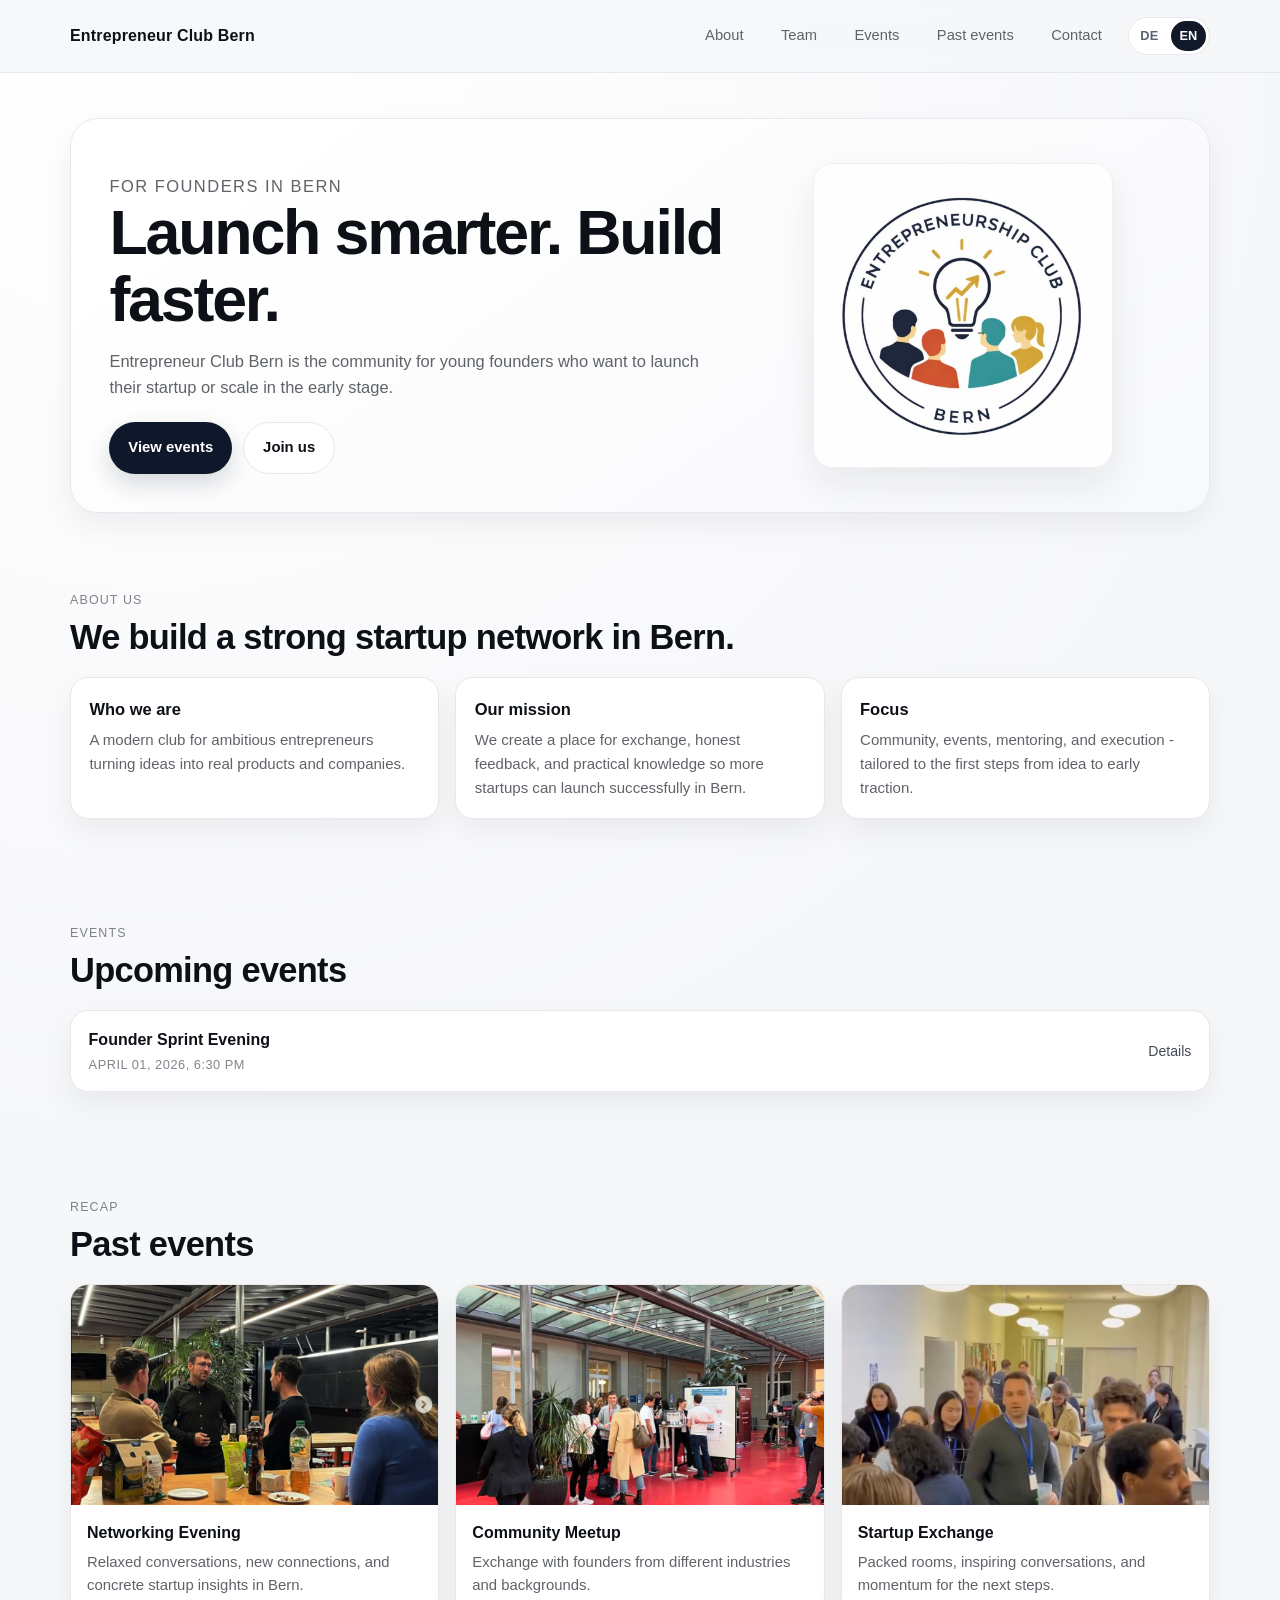
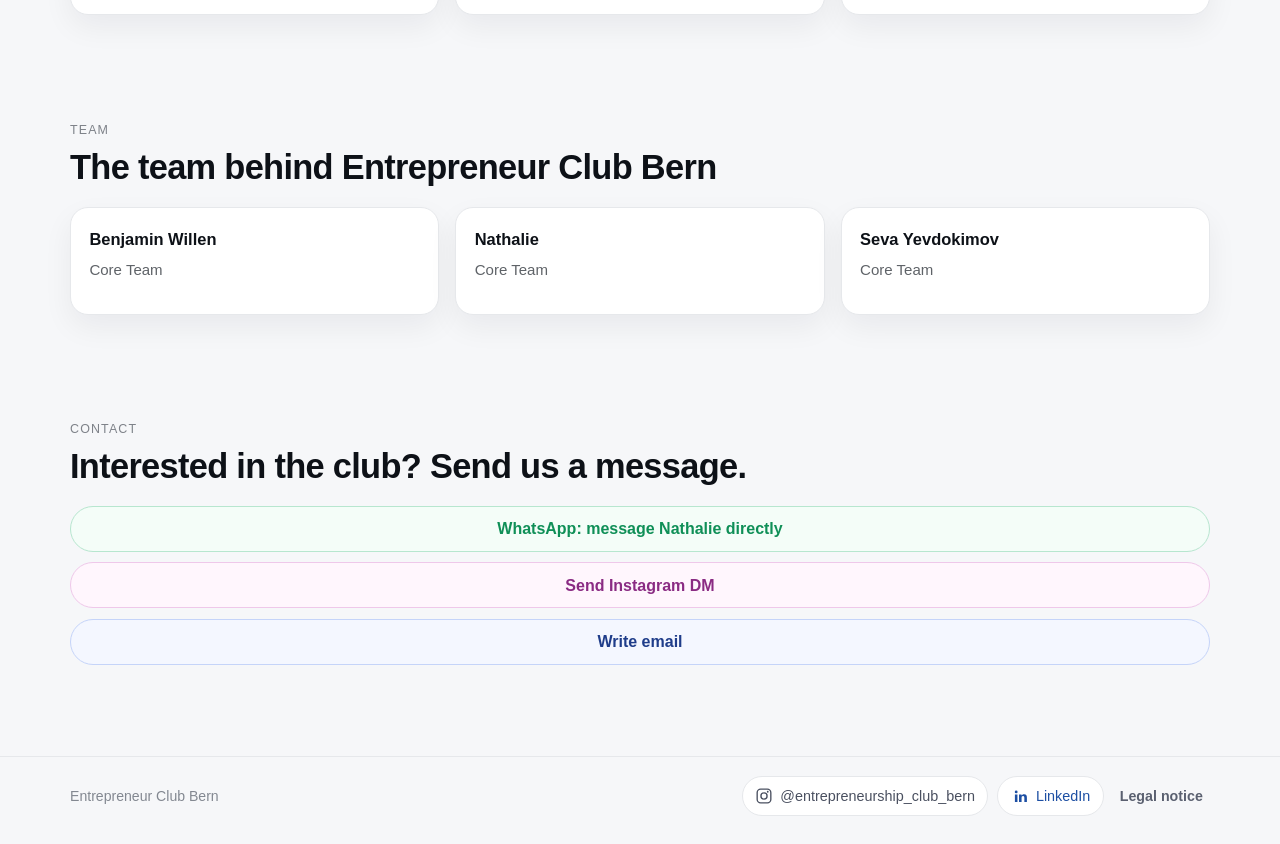
==== index.html @ f87e618f "Add dedicated impressum page and LinkedIn footer link. Move legal information to a separate impressu" ====
<!DOCTYPE html>
<html lang="de">
  <head>
    <meta charset="UTF-8" />
    <meta name="viewport" content="width=device-width, initial-scale=1.0" />
    <title>Entrepreneur Club Bern</title>
    <meta
      id="meta-description"
      name="description"
      content="Der Entrepreneur Club Bern verbindet junge Gründerinnen und Gründer, die ihr Startup starten oder weiterentwickeln wollen."
    />
    <link rel="stylesheet" href="styles.css" />
  </head>
  <body>
    <header class="site-header">
      <div class="container nav">
        <a class="brand" href="#top">Entrepreneur Club Bern</a>
        <nav>
          <a href="#about" data-i18n="nav.about">About</a>
          <a href="#team" data-i18n="nav.team">Team</a>
          <a href="#events" data-i18n="nav.events">Events</a>
          <a href="#past-events" data-i18n="nav.pastEvents">Vergangene</a>
          <a href="#contact" data-i18n="nav.contact">Kontakt</a>
          <div class="lang-switch" role="group" aria-label="Language switcher">
            <button type="button" data-lang-btn="de" class="is-active">DE</button>
            <button type="button" data-lang-btn="en">EN</button>
          </div>
        </nav>
      </div>
    </header>

    <main id="top">
      <section class="hero-wrap">
        <div class="hero container">
          <div class="hero-copy">
            <p class="eyebrow" data-i18n="hero.eyebrow">For founders in Bern</p>
            <h1 data-i18n="hero.title">Launch smarter. Build faster.</h1>
            <p data-i18n="hero.text">
              Der Entrepreneur Club Bern ist die Community für junge Gründerinnen
              und Gründer, die ihr Startup starten oder in der frühen Phase
              skalieren wollen.
            </p>
            <div class="hero-actions">
              <a class="cta" href="#events" data-i18n="hero.ctaPrimary">Events ansehen</a>
              <a class="ghost-btn" href="#contact" data-i18n="hero.ctaSecondary">Mitmachen</a>
            </div>
          </div>
          <div class="hero-visual">
            <img src="assets/logo.png" alt="Entrepreneur Club Bern Logo" class="logo" />
          </div>
        </div>
      </section>

      <section id="about" class="section container">
        <div class="section-head">
          <p class="eyebrow" data-i18n="about.eyebrow">About us</p>
          <h2 data-i18n="about.title">Wir bauen ein starkes Startup-Netzwerk in Bern.</h2>
        </div>
        <div class="about-grid">
          <article class="feature-card">
            <h3 data-i18n="about.card1Title">Was wir sind</h3>
            <p data-i18n="about.card1Text">
              Ein moderner Club für ambitionierte Unternehmerinnen und Unternehmer,
              die Ideen in echte Produkte und Unternehmen verwandeln.
            </p>
          </article>
          <article class="feature-card">
            <h3 data-i18n="about.card2Title">Unsere Mission</h3>
            <p data-i18n="about.card2Text">
              Wir schaffen einen Ort für Austausch, ehrliches Feedback und
              praxisnahes Wissen, damit mehr Startups in Bern erfolgreich starten.
            </p>
          </article>
          <article class="feature-card">
            <h3 data-i18n="about.card3Title">Fokus</h3>
            <p data-i18n="about.card3Text">
              Community, Events, Mentoring und Umsetzung - speziell für die ersten
              Schritte von der Idee bis zum ersten Wachstum.
            </p>
          </article>
        </div>
      </section>

      <section id="events" class="section container">
        <div class="section-head">
          <p class="eyebrow" data-i18n="events.eyebrow">Events</p>
          <h2 data-i18n="events.title">Anstehende Events</h2>
        </div>
        <div class="event-list">
          <details class="event-item">
            <summary>
              <span>
                <strong data-i18n="events.e1Title">Founder Sprint Evening</strong>
                <small data-i18n="events.e1Date">01. April 2026, 18:30 Uhr</small>
              </span>
              <em data-i18n="events.details">Details</em>
            </summary>
            <div class="event-content">
              <p data-i18n="events.location1">Ort: Bern, genaue Location folgt</p>
              <p data-i18n="events.e1Text">
                Intensiver Abend für Gründerinnen und Gründer: ehrliches Feedback zu
                Ideen, schnelle Mini-Pitches und Networking mit anderen Early-Stage Teams.
              </p>
            </div>
          </details>
        </div>
      </section>

      <section id="past-events" class="section container">
        <div class="section-head">
          <p class="eyebrow" data-i18n="pastEvents.eyebrow">Recap</p>
          <h2 data-i18n="pastEvents.title">Vergangene Events</h2>
        </div>
        <div class="past-events-grid">
          <article class="past-event-card">
            <img src="assets/events/past-event-1.png" alt="Networking Event Entrepreneur Club Bern" />
            <div class="past-event-content">
              <h3 data-i18n="pastEvents.item1Title">Networking Evening</h3>
              <p data-i18n="pastEvents.item1Text">
                Lockere Gespräche, neue Kontakte und konkrete Startup-Impulse in Bern.
              </p>
            </div>
          </article>
          <article class="past-event-card">
            <img src="assets/events/past-event-2.png" alt="Community Event Entrepreneur Club Bern" />
            <div class="past-event-content">
              <h3 data-i18n="pastEvents.item2Title">Community Meetup</h3>
              <p data-i18n="pastEvents.item2Text">
                Austausch mit Gründerinnen und Gründern aus unterschiedlichen Branchen.
              </p>
            </div>
          </article>
          <article class="past-event-card">
            <img src="assets/events/past-event-3.png" alt="Startup Event Entrepreneur Club Bern" />
            <div class="past-event-content">
              <h3 data-i18n="pastEvents.item3Title">Startup Exchange</h3>
              <p data-i18n="pastEvents.item3Text">
                Volle Räume, spannende Gespräche und viel Motivation für die nächsten Schritte.
              </p>
            </div>
          </article>
        </div>
      </section>

      <section id="team" class="section container">
        <div class="section-head">
          <p class="eyebrow" data-i18n="team.eyebrow">Team</p>
          <h2 data-i18n="team.title">Das Team hinter dem Entrepreneur Club Bern</h2>
        </div>
        <div class="cards team-cards">
          <article class="card">
            <h3>Benjamin Willen</h3>
            <p data-i18n="team.role">Core Team</p>
          </article>
          <article class="card">
            <h3>Nathalie</h3>
            <p data-i18n="team.role">Core Team</p>
          </article>
          <article class="card">
            <h3>Seva Yevdokimov</h3>
            <p data-i18n="team.role">Core Team</p>
          </article>
        </div>
      </section>

      <section id="contact" class="section container">
        <div class="section-head">
          <p class="eyebrow" data-i18n="contact.eyebrow">Kontakt</p>
          <h2 data-i18n="contact.title">Interesse am Club? Schreib uns.</h2>
        </div>
        <div class="contact-actions">
          <a
            class="whatsapp-link"
            href="https://wa.me/41782239151"
            target="_blank"
            rel="noopener noreferrer"
            data-i18n="contact.whatsapp"
            aria-label="Via WhatsApp an Nathalie schreiben"
            data-i18n-aria-label="contact.whatsappAria"
            >WhatsApp: Nathalie direkt schreiben</a
          >
          <a
            class="insta-dm-link"
            href="https://www.instagram.com/entrepreneurship_club_bern/"
            target="_blank"
            rel="noopener noreferrer"
            data-i18n="contact.instagramDm"
            aria-label="Instagram DM an Entrepreneur Club Bern senden"
            data-i18n-aria-label="contact.instagramDmAria"
            >Instagram DM senden</a
          >
          <a
            class="email-link"
            href="mailto:?subject=Entrepreneur%20Club%20Bern"
            data-i18n="contact.emailCta"
            aria-label="E-Mail an Entrepreneur Club Bern schreiben"
            data-i18n-aria-label="contact.emailCtaAria"
            >E-Mail schreiben</a
          >
        </div>
      </section>

    </main>

    <footer class="site-footer">
      <div class="container">
        <div class="footer-inner">
          <p data-i18n="footer.club">Entrepreneur Club Bern</p>
          <div class="footer-actions">
            <a
              class="social-link insta-link"
              href="https://www.instagram.com/entrepreneurship_club_bern/"
              target="_blank"
              rel="noopener noreferrer"
              aria-label="Instagram vom Entrepreneur Club Bern"
              data-i18n-aria-label="footer.instaAria"
            >
              <svg viewBox="0 0 24 24" aria-hidden="true">
                <path
                  d="M7.5 2h9A5.5 5.5 0 0 1 22 7.5v9a5.5 5.5 0 0 1-5.5 5.5h-9A5.5 5.5 0 0 1 2 16.5v-9A5.5 5.5 0 0 1 7.5 2Zm0 1.8A3.7 3.7 0 0 0 3.8 7.5v9a3.7 3.7 0 0 0 3.7 3.7h9a3.7 3.7 0 0 0 3.7-3.7v-9a3.7 3.7 0 0 0-3.7-3.7h-9Zm9.5 1.3a1.2 1.2 0 1 1 0 2.4 1.2 1.2 0 0 1 0-2.4ZM12 7a5 5 0 1 1 0 10 5 5 0 0 1 0-10Zm0 1.8a3.2 3.2 0 1 0 0 6.4 3.2 3.2 0 0 0 0-6.4Z"
                />
              </svg>
              <span>@entrepreneurship_club_bern</span>
            </a>
            <a
              class="social-link linkedin-link app-link"
              href="https://www.linkedin.com/company/entrepreneurship-club-bern/posts/?feedView=all"
              data-app-url="linkedin://company/entrepreneurship-club-bern"
              target="_blank"
              rel="noopener noreferrer"
              aria-label="LinkedIn vom Entrepreneur Club Bern"
              data-i18n-aria-label="footer.linkedinAria"
            >
              <svg viewBox="0 0 24 24" aria-hidden="true">
                <path
                  d="M6.9 8.4a1.9 1.9 0 1 1 0-3.8 1.9 1.9 0 0 1 0 3.8ZM5.2 20V9.9h3.4V20H5.2Zm5.5 0V9.9H14v1.4h.1c.5-.9 1.6-1.8 3.4-1.8 3.1 0 3.7 2 3.7 4.7V20h-3.4v-5.1c0-1.2 0-2.8-1.7-2.8s-2 1.3-2 2.7V20h-3.4Z"
                />
              </svg>
              <span data-i18n="footer.linkedinLabel">LinkedIn</span>
            </a>
            <a class="impressum-link" href="impressum.html" data-i18n="footer.impressum">Impressum</a>
          </div>
        </div>
      </div>
    </footer>
    <script>
      const translations = {
        de: {
          metaDescription:
            "Der Entrepreneur Club Bern verbindet junge Gründerinnen und Gründer, die ihr Startup starten oder weiterentwickeln wollen.",
          "nav.about": "About",
          "nav.team": "Team",
          "nav.events": "Events",
          "nav.pastEvents": "Vergangene",
          "nav.contact": "Kontakt",
          "hero.eyebrow": "For founders in Bern",
          "hero.title": "Launch smarter. Build faster.",
          "hero.text":
            "Der Entrepreneur Club Bern ist die Community für junge Gründerinnen und Gründer, die ihr Startup starten oder in der frühen Phase skalieren wollen.",
          "hero.ctaPrimary": "Events ansehen",
          "hero.ctaSecondary": "Mitmachen",
          "about.eyebrow": "About us",
          "about.title": "Wir bauen ein starkes Startup-Netzwerk in Bern.",
          "about.card1Title": "Was wir sind",
          "about.card1Text":
            "Ein moderner Club für ambitionierte Unternehmerinnen und Unternehmer, die Ideen in echte Produkte und Unternehmen verwandeln.",
          "about.card2Title": "Unsere Mission",
          "about.card2Text":
            "Wir schaffen einen Ort für Austausch, ehrliches Feedback und praxisnahes Wissen, damit mehr Startups in Bern erfolgreich starten.",
          "about.card3Title": "Fokus",
          "about.card3Text":
            "Community, Events, Mentoring und Umsetzung - speziell für die ersten Schritte von der Idee bis zum ersten Wachstum.",
          "team.eyebrow": "Team",
          "team.title": "Das Team hinter dem Entrepreneur Club Bern",
          "team.role": "Core Team",
          "events.eyebrow": "Events",
          "events.title": "Anstehende Events",
          "events.details": "Details",
          "events.e1Title": "Founder Sprint Evening",
          "events.e1Date": "01. April 2026, 18:30 Uhr",
          "events.location1": "Ort: Bern, genaue Location folgt",
          "events.e1Text":
            "Intensiver Abend für Gründerinnen und Gründer: ehrliches Feedback zu Ideen, schnelle Mini-Pitches und Networking mit anderen Early-Stage Teams.",
          "pastEvents.eyebrow": "Recap",
          "pastEvents.title": "Vergangene Events",
          "pastEvents.item1Title": "Networking Evening",
          "pastEvents.item1Text":
            "Lockere Gespräche, neue Kontakte und konkrete Startup-Impulse in Bern.",
          "pastEvents.item2Title": "Community Meetup",
          "pastEvents.item2Text":
            "Austausch mit Gründerinnen und Gründern aus unterschiedlichen Branchen.",
          "pastEvents.item3Title": "Startup Exchange",
          "pastEvents.item3Text":
            "Volle Räume, spannende Gespräche und viel Motivation für die nächsten Schritte.",
          "contact.eyebrow": "Kontakt",
          "contact.title": "Interesse am Club? Schreib uns.",
          "contact.whatsapp": "WhatsApp: Nathalie direkt schreiben",
          "contact.whatsappAria": "Via WhatsApp an Nathalie schreiben",
          "contact.instagramDm": "Instagram DM senden",
          "contact.instagramDmAria": "Instagram DM an Entrepreneur Club Bern senden",
          "contact.emailCta": "E-Mail schreiben",
          "contact.emailCtaAria": "E-Mail an Entrepreneur Club Bern schreiben",
          "contact.nameLabel": "Name",
          "contact.namePlaceholder": "Dein Name",
          "contact.emailLabel": "E-Mail",
          "contact.emailPlaceholder": "dein.name@email.com",
          "contact.messageLabel": "Nachricht",
          "contact.messagePlaceholder": "Erzähl uns kurz, was du aufbauen willst.",
          "contact.submit": "Nachricht senden",
          "footer.club": "Entrepreneur Club Bern",
          "footer.instaAria": "Instagram vom Entrepreneur Club Bern",
          "footer.linkedinAria": "LinkedIn vom Entrepreneur Club Bern",
          "footer.linkedinLabel": "LinkedIn",
          "footer.impressum": "Impressum"
        },
        en: {
          metaDescription:
            "Entrepreneur Club Bern connects young founders who want to launch or grow their startup.",
          "nav.about": "About",
          "nav.team": "Team",
          "nav.events": "Events",
          "nav.pastEvents": "Past events",
          "nav.contact": "Contact",
          "hero.eyebrow": "For founders in Bern",
          "hero.title": "Launch smarter. Build faster.",
          "hero.text":
            "Entrepreneur Club Bern is the community for young founders who want to launch their startup or scale in the early stage.",
          "hero.ctaPrimary": "View events",
          "hero.ctaSecondary": "Join us",
          "about.eyebrow": "About us",
          "about.title": "We build a strong startup network in Bern.",
          "about.card1Title": "Who we are",
          "about.card1Text":
            "A modern club for ambitious entrepreneurs turning ideas into real products and companies.",
          "about.card2Title": "Our mission",
          "about.card2Text":
            "We create a place for exchange, honest feedback, and practical knowledge so more startups can launch successfully in Bern.",
          "about.card3Title": "Focus",
          "about.card3Text":
            "Community, events, mentoring, and execution - tailored to the first steps from idea to early traction.",
          "team.eyebrow": "Team",
          "team.title": "The team behind Entrepreneur Club Bern",
          "team.role": "Core Team",
          "events.eyebrow": "Events",
          "events.title": "Upcoming events",
          "events.details": "Details",
          "events.e1Title": "Founder Sprint Evening",
          "events.e1Date": "April 01, 2026, 6:30 PM",
          "events.location1": "Location: Bern, exact location coming soon",
          "events.e1Text":
            "An intensive founder evening with honest idea feedback, quick mini-pitches, and networking with other early-stage teams.",
          "pastEvents.eyebrow": "Recap",
          "pastEvents.title": "Past events",
          "pastEvents.item1Title": "Networking Evening",
          "pastEvents.item1Text":
            "Relaxed conversations, new connections, and concrete startup insights in Bern.",
          "pastEvents.item2Title": "Community Meetup",
          "pastEvents.item2Text":
            "Exchange with founders from different industries and backgrounds.",
          "pastEvents.item3Title": "Startup Exchange",
          "pastEvents.item3Text":
            "Packed rooms, inspiring conversations, and momentum for the next steps.",
          "contact.eyebrow": "Contact",
          "contact.title": "Interested in the club? Send us a message.",
          "contact.whatsapp": "WhatsApp: message Nathalie directly",
          "contact.whatsappAria": "Write to Nathalie via WhatsApp",
          "contact.instagramDm": "Send Instagram DM",
          "contact.instagramDmAria": "Send an Instagram DM to Entrepreneur Club Bern",
          "contact.emailCta": "Write email",
          "contact.emailCtaAria": "Write an email to Entrepreneur Club Bern",
          "contact.nameLabel": "Name",
          "contact.namePlaceholder": "Your name",
          "contact.emailLabel": "Email",
          "contact.emailPlaceholder": "your.name@email.com",
          "contact.messageLabel": "Message",
          "contact.messagePlaceholder": "Tell us briefly what you want to build.",
          "contact.submit": "Send message",
          "footer.club": "Entrepreneur Club Bern",
          "footer.instaAria": "Instagram of Entrepreneur Club Bern",
          "footer.linkedinAria": "LinkedIn of Entrepreneur Club Bern",
          "footer.linkedinLabel": "LinkedIn",
          "footer.impressum": "Legal notice"
        }
      };

      function applyLanguage(lang) {
        const selected = translations[lang] ? lang : "de";
        document.documentElement.lang = selected;
        localStorage.setItem("ecb_lang", selected);

        const dict = translations[selected];
        const metaDescription = document.getElementById("meta-description");
        if (metaDescription && dict.metaDescription) {
          metaDescription.setAttribute("content", dict.metaDescription);
        }

        document.querySelectorAll("[data-i18n]").forEach((element) => {
          const key = element.getAttribute("data-i18n");
          if (key && dict[key]) {
            element.textContent = dict[key];
          }
        });

        document.querySelectorAll("[data-i18n-placeholder]").forEach((element) => {
          const key = element.getAttribute("data-i18n-placeholder");
          if (key && dict[key]) {
            element.setAttribute("placeholder", dict[key]);
          }
        });

        document.querySelectorAll("[data-i18n-aria-label]").forEach((element) => {
          const key = element.getAttribute("data-i18n-aria-label");
          if (key && dict[key]) {
            element.setAttribute("aria-label", dict[key]);
          }
        });

        document.querySelectorAll("[data-lang-btn]").forEach((button) => {
          button.classList.toggle("is-active", button.getAttribute("data-lang-btn") === selected);
        });
      }

      document.querySelectorAll("[data-lang-btn]").forEach((button) => {
        button.addEventListener("click", () => {
          applyLanguage(button.getAttribute("data-lang-btn"));
        });
      });

      function setupAppDeepLinks() {
        const isMobile = /Android|iPhone|iPad|iPod/i.test(navigator.userAgent);
        if (!isMobile) return;

        document.querySelectorAll(".app-link[data-app-url]").forEach((link) => {
          link.addEventListener("click", (event) => {
            const appUrl = link.getAttribute("data-app-url");
            if (!appUrl) return;

            event.preventDefault();
            const webUrl = link.href;
            const openedAt = Date.now();
            window.location.href = appUrl;

            setTimeout(() => {
              if (Date.now() - openedAt < 1700) {
                window.location.href = webUrl;
              }
            }, 1200);
          });
        });
      }

      const savedLanguage = localStorage.getItem("ecb_lang");
      const browserLanguage = navigator.language && navigator.language.startsWith("en") ? "en" : "de";
      applyLanguage(savedLanguage || browserLanguage);
      setupAppDeepLinks();
    </script>
  </body>
</html>
---- styles.css ----
:root {
  --bg: #f6f7f9;
  --panel: #ffffff;
  --text: #0d1117;
  --muted: #5f6368;
  --line: #e6e8eb;
  --accent: #0f172a;
  --shadow: 0 12px 30px rgba(10, 20, 40, 0.06);
}

* {
  box-sizing: border-box;
}

html {
  scroll-behavior: smooth;
}

body {
  margin: 0;
  font-family: -apple-system, BlinkMacSystemFont, "Segoe UI", Roboto, Arial, sans-serif;
  background:
    radial-gradient(circle at 12% 0%, #ffffff 0%, #f6f7f9 42%),
    radial-gradient(circle at 88% 16%, #ffffff 0%, #f6f7f9 38%);
  color: var(--text);
  line-height: 1.58;
}

.container {
  width: min(1140px, 92%);
  margin: 0 auto;
}

.site-header {
  position: sticky;
  top: 0;
  z-index: 50;
  background: rgba(246, 247, 249, 0.82);
  border-bottom: 1px solid var(--line);
  backdrop-filter: blur(8px);
}

.nav {
  display: flex;
  justify-content: space-between;
  align-items: center;
  min-height: 72px;
}

.brand {
  color: var(--text);
  text-decoration: none;
  font-weight: 680;
  letter-spacing: 0.01em;
}

nav {
  display: flex;
  gap: 0.9rem;
  align-items: center;
  flex-wrap: wrap;
}

nav a {
  color: var(--muted);
  text-decoration: none;
  font-size: 0.92rem;
  padding: 0.42rem 0.72rem;
  border-radius: 999px;
  transition: color 0.2s ease, background 0.2s ease;
}

nav a:hover {
  color: var(--text);
  background: rgba(15, 23, 42, 0.05);
}

.lang-switch {
  display: inline-flex;
  align-items: center;
  gap: 0.28rem;
  padding: 0.2rem;
  border: 1px solid var(--line);
  border-radius: 999px;
  background: #ffffff;
}

.lang-switch button {
  border: 0;
  background: transparent;
  color: #5b6270;
  font: inherit;
  font-size: 0.8rem;
  font-weight: 620;
  letter-spacing: 0.01em;
  border-radius: 999px;
  padding: 0.3rem 0.52rem;
  cursor: pointer;
}

.lang-switch button.is-active {
  background: #111827;
  color: #ffffff;
}

.hero-wrap {
  padding: 2.8rem 0 1.6rem;
}

.hero {
  display: grid;
  grid-template-columns: 1.2fr 0.8fr;
  align-items: center;
  gap: 1.4rem;
  border: 1px solid var(--line);
  border-radius: 28px;
  padding: clamp(1.3rem, 3vw, 2.4rem);
  background: linear-gradient(145deg, #ffffff 12%, #f8f9fb 88%);
  box-shadow: var(--shadow);
}

.eyebrow {
  margin: 0 0 0.45rem;
  font-size: 0.78rem;
  text-transform: uppercase;
  letter-spacing: 0.09em;
  color: #7e8289;
}

h1 {
  margin: 0;
  font-size: clamp(2rem, 4.9vw, 4rem);
  line-height: 1.06;
  letter-spacing: -0.035em;
}

.hero-copy p {
  max-width: 640px;
  margin: 1rem 0 0;
  color: var(--muted);
  font-size: 1.03rem;
}

.hero-actions {
  margin-top: 1.35rem;
  display: flex;
  flex-wrap: wrap;
  gap: 0.7rem;
}

.cta,
.ghost-btn {
  display: inline-flex;
  align-items: center;
  justify-content: center;
  padding: 0.82rem 1.18rem;
  text-decoration: none;
  border-radius: 999px;
  font-weight: 560;
  font-size: 0.93rem;
  transition: transform 0.18s ease, box-shadow 0.18s ease, background 0.2s ease;
}

.cta {
  color: #ffffff;
  background: var(--accent);
  box-shadow: 0 10px 24px rgba(15, 23, 42, 0.16);
}

.ghost-btn {
  color: var(--text);
  border: 1px solid var(--line);
  background: #fff;
}

.cta:hover,
.ghost-btn:hover {
  transform: translateY(-1px);
}

.hero-visual {
  display: flex;
  justify-content: center;
}

.logo {
  width: min(300px, 80%);
  height: auto;
  border-radius: 20px;
  border: 1px solid #eff0f2;
  box-shadow: 0 16px 38px rgba(18, 26, 41, 0.08);
}

.section {
  padding: 3.3rem 0;
}

.section-head h2 {
  margin: 0;
  max-width: 760px;
  font-size: clamp(1.45rem, 2.7vw, 2.15rem);
  letter-spacing: -0.02em;
  line-height: 1.15;
}

.about-grid,
.cards {
  display: grid;
  grid-template-columns: repeat(auto-fit, minmax(220px, 1fr));
  gap: 1rem;
  margin-top: 1.2rem;
}

.feature-card,
.card,
.event-item {
  border: 1px solid var(--line);
  border-radius: 18px;
  background: var(--panel);
  box-shadow: var(--shadow);
}

.feature-card,
.card {
  padding: 1.15rem;
}

.feature-card h3,
.card h3 {
  margin: 0 0 0.35rem;
  font-size: 1.03rem;
}

.feature-card p,
.card p {
  margin: 0;
  color: var(--muted);
  font-size: 0.94rem;
}

.team-cards .card {
  min-height: 108px;
}

.event-list {
  display: grid;
  gap: 0.8rem;
  margin-top: 1.2rem;
}

.event-item {
  overflow: hidden;
}

.event-item summary {
  list-style: none;
  cursor: pointer;
  display: flex;
  justify-content: space-between;
  align-items: center;
  gap: 1rem;
  padding: 1rem 1.1rem;
}

.event-item summary::-webkit-details-marker {
  display: none;
}

.event-item summary strong {
  display: block;
  font-size: 1rem;
}

.event-item summary small {
  display: block;
  margin-top: 0.18rem;
  color: #81858d;
  font-size: 0.8rem;
  text-transform: uppercase;
  letter-spacing: 0.04em;
}

.event-item summary em {
  font-style: normal;
  color: #444b57;
  font-size: 0.88rem;
}

.event-content {
  border-top: 1px solid var(--line);
  padding: 0.9rem 1.1rem 1.05rem;
}

.event-content p {
  margin: 0.25rem 0;
  color: var(--muted);
  font-size: 0.94rem;
}

.past-events-grid {
  display: grid;
  grid-template-columns: repeat(auto-fit, minmax(240px, 1fr));
  gap: 1rem;
  margin-top: 1.2rem;
}

.past-event-card {
  border: 1px solid var(--line);
  border-radius: 18px;
  overflow: hidden;
  background: var(--panel);
  box-shadow: var(--shadow);
}

.past-event-card img {
  width: 100%;
  height: 220px;
  object-fit: cover;
  display: block;
}

.past-event-content {
  padding: 0.95rem 1rem 1.05rem;
}

.past-event-content h3 {
  margin: 0 0 0.35rem;
  font-size: 1rem;
}

.past-event-content p {
  margin: 0;
  color: var(--muted);
  font-size: 0.93rem;
}

.contact-actions {
  margin-top: 1.2rem;
  display: flex;
  flex-direction: column;
  gap: 0.65rem;
  width: 100%;
  max-width: 100%;
}

.whatsapp-link,
.insta-dm-link {
  display: inline-flex;
  align-items: center;
  justify-content: center;
  text-decoration: none;
  width: 100%;
  min-height: 46px;
  color: #8a2b83;
  font-weight: 560;
  border: 1px solid #efc8ea;
  background: #fff6fd;
  border-radius: 999px;
  padding: 0.55rem 0.88rem;
}

.insta-dm-link:hover {
  background: #fceffd;
}

.whatsapp-link {
  color: #0f8f57;
  border-color: #b7e6cf;
  background: #f4fdf8;
}

.whatsapp-link:hover {
  background: #e9f9f1;
}

.email-link {
  display: inline-flex;
  align-items: center;
  justify-content: center;
  text-decoration: none;
  width: 100%;
  min-height: 46px;
  color: #1f3d8a;
  font-weight: 560;
  border: 1px solid #c5d4f9;
  background: #f4f7ff;
  border-radius: 999px;
  padding: 0.55rem 0.88rem;
}

.email-link:hover {
  background: #e9efff;
}

.impressum-section {
  padding-top: 2.4rem;
}

.impressum-card {
  margin-top: 1rem;
  border: 1px solid var(--line);
  border-radius: 18px;
  background: var(--panel);
  box-shadow: var(--shadow);
  padding: 1rem 1.1rem;
}

.impressum-card p {
  margin: 0.3rem 0;
  color: var(--muted);
  font-size: 0.92rem;
}

.site-footer {
  border-top: 1px solid var(--line);
  margin-top: 2.4rem;
}

.site-footer p {
  margin: 0;
  color: #838891;
  text-align: left;
  font-size: 0.88rem;
}

.footer-inner {
  display: flex;
  align-items: center;
  justify-content: space-between;
  gap: 0.9rem;
  padding: 1.2rem 0 1.75rem;
}

.footer-actions {
  display: flex;
  align-items: center;
  gap: 0.55rem;
  flex-wrap: wrap;
}

.social-link {
  display: inline-flex;
  align-items: center;
  gap: 0.45rem;
  text-decoration: none;
  color: #4a5060;
  font-size: 0.9rem;
  font-weight: 540;
  border: 1px solid var(--line);
  border-radius: 999px;
  background: #fff;
  padding: 0.48rem 0.78rem;
  transition: color 0.2s ease, transform 0.2s ease, box-shadow 0.2s ease;
}

.social-link svg {
  width: 18px;
  height: 18px;
  fill: currentColor;
}

.social-link:hover {
  color: #111827;
  transform: translateY(-1px);
  box-shadow: 0 8px 18px rgba(15, 23, 42, 0.09);
}

.linkedin-link {
  color: #1d4fa3;
}

.impressum-link {
  text-decoration: none;
  color: #5a6070;
  font-size: 0.89rem;
  font-weight: 560;
  padding: 0.3rem 0.45rem;
  border-radius: 8px;
}

.impressum-link:hover {
  background: rgba(15, 23, 42, 0.05);
}

@media (max-width: 860px) {
  .hero {
    grid-template-columns: 1fr;
    text-align: center;
  }

  .hero-copy p {
    margin-left: auto;
    margin-right: auto;
  }

  .hero-actions {
    justify-content: center;
  }
}

@media (max-width: 680px) {
  .nav {
    flex-direction: row;
    min-height: 64px;
    padding: 0.4rem 0;
    gap: 0.5rem;
  }

  nav {
    justify-content: flex-end;
    flex-wrap: nowrap;
    gap: 0.3rem;
    overflow-x: auto;
    scrollbar-width: none;
  }

  nav::-webkit-scrollbar {
    display: none;
  }

  .brand {
    white-space: nowrap;
    font-size: 0.86rem;
  }

  nav a {
    white-space: nowrap;
    padding: 0.3rem 0.5rem;
    font-size: 0.82rem;
  }

  nav a:not([href="#contact"]) {
    display: none;
  }

  nav a[href="#contact"] {
    padding: 0.36rem 0.62rem;
    background: #111827;
    color: #ffffff;
  }

  .lang-switch {
    display: inline-flex;
    flex: 0 0 auto;
  }

  .lang-switch button {
    padding: 0.25rem 0.42rem;
    font-size: 0.72rem;
  }

  .hero-wrap {
    padding-top: 2.1rem;
  }

  .footer-inner {
    flex-direction: column;
    align-items: flex-start;
    padding-bottom: 1.45rem;
  }

  .footer-actions {
    width: 100%;
  }
}
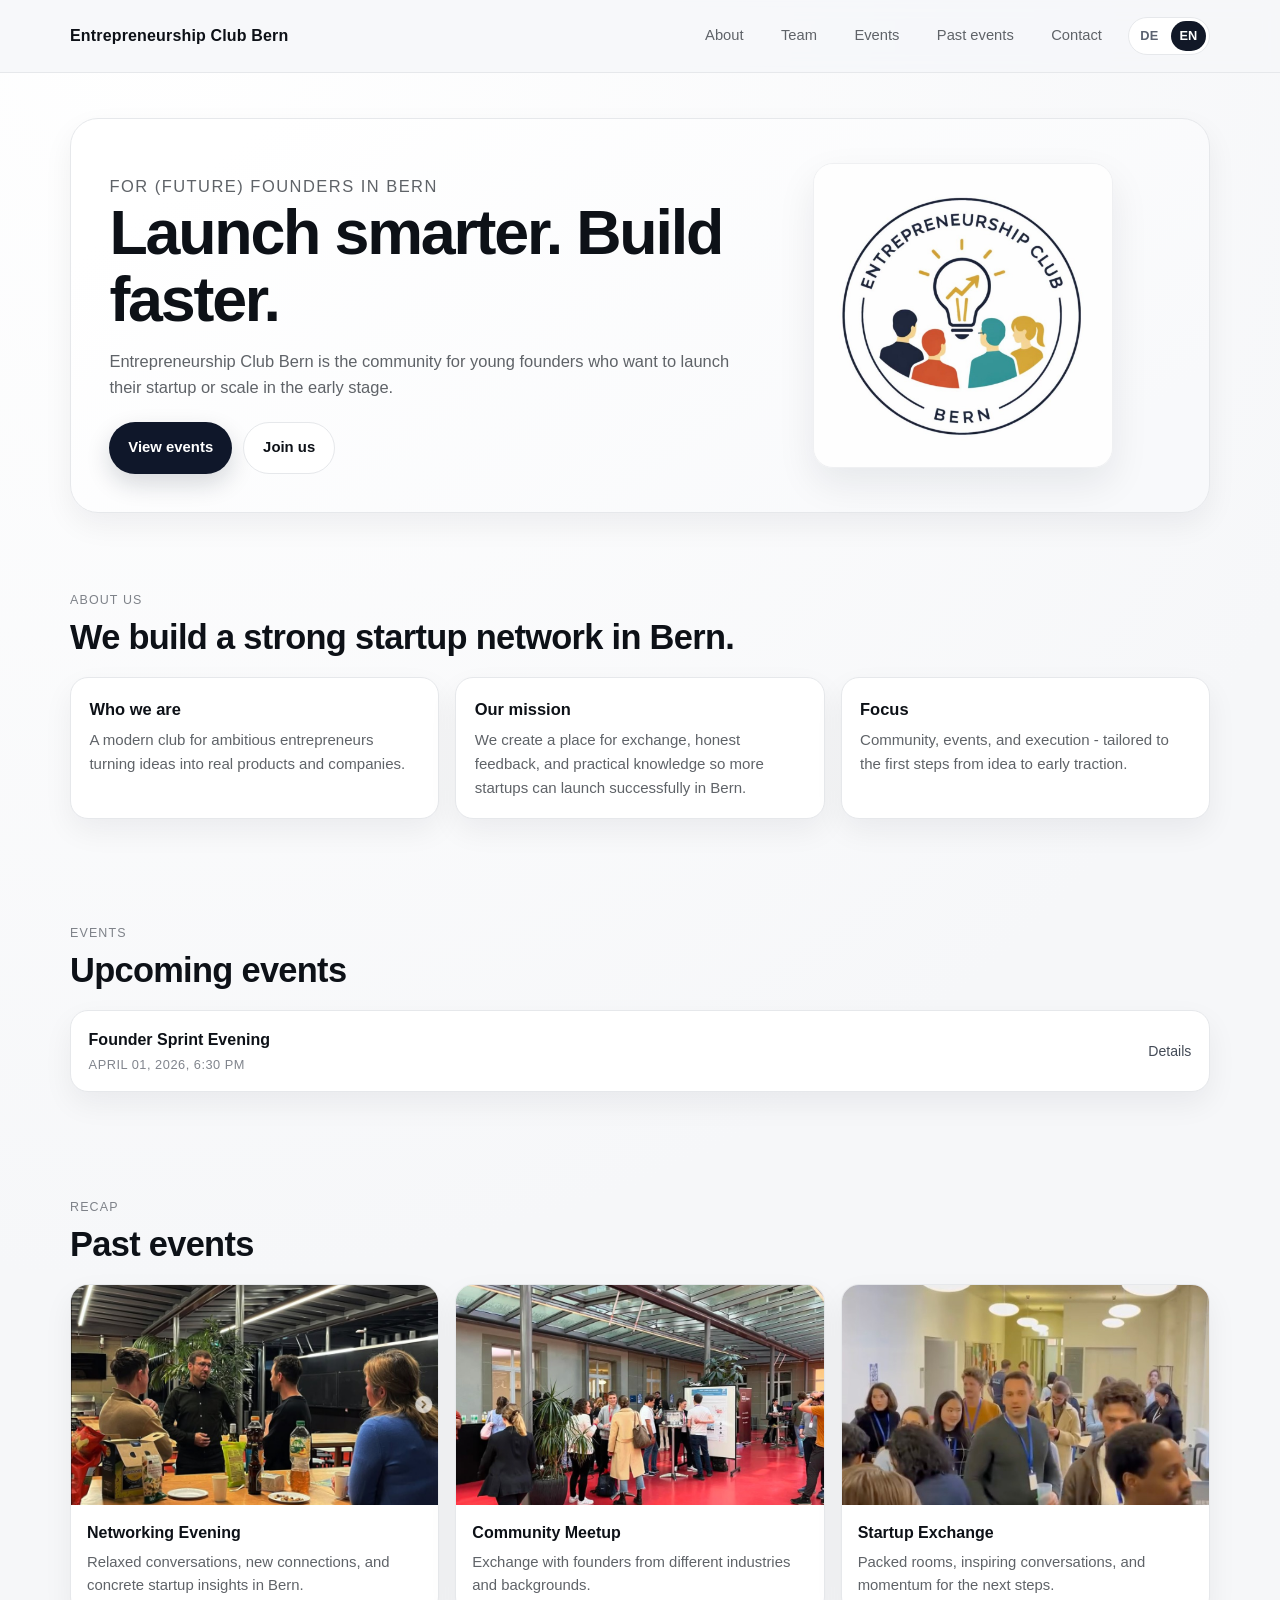
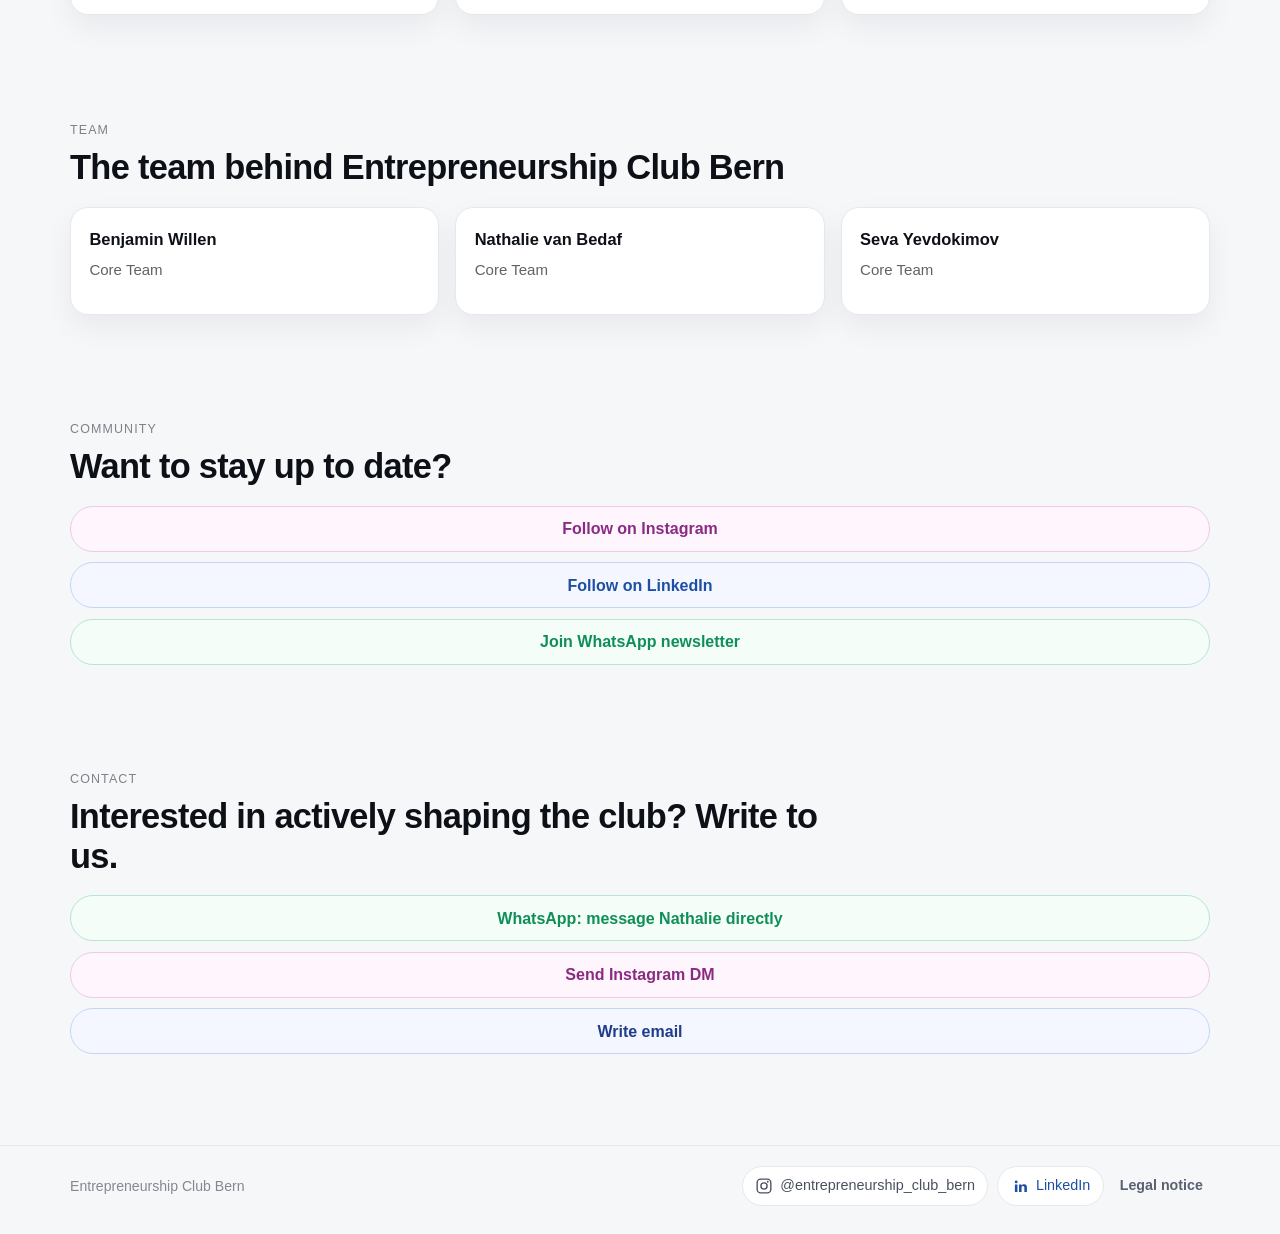
==== commit d8305528: "Update branding, copy, and community update actions. Rename the site to Entrepreneurship Club Bern, " ====
--- a/index.html
+++ b/index.html
@@ -3,18 +3,19 @@
   <head>
     <meta charset="UTF-8" />
     <meta name="viewport" content="width=device-width, initial-scale=1.0" />
-    <title>Entrepreneur Club Bern</title>
+    <title>ECB</title>
     <meta
       id="meta-description"
       name="description"
-      content="Der Entrepreneur Club Bern verbindet junge Gründerinnen und Gründer, die ihr Startup starten oder weiterentwickeln wollen."
+      content="Der Entrepreneurship Club Bern verbindet junge Gründerinnen und Gründer, die ihr Startup starten oder weiterentwickeln wollen."
     />
+    <link rel="icon" type="image/png" href="assets/logo.png" />
     <link rel="stylesheet" href="styles.css" />
   </head>
   <body>
     <header class="site-header">
       <div class="container nav">
-        <a class="brand" href="#top">Entrepreneur Club Bern</a>
+        <a class="brand" href="#top">Entrepreneurship Club Bern</a>
         <nav>
           <a href="#about" data-i18n="nav.about">About</a>
           <a href="#team" data-i18n="nav.team">Team</a>
@@ -33,10 +34,10 @@
       <section class="hero-wrap">
         <div class="hero container">
           <div class="hero-copy">
-            <p class="eyebrow" data-i18n="hero.eyebrow">For founders in Bern</p>
+            <p class="eyebrow" data-i18n="hero.eyebrow">for (future) founders in bern</p>
             <h1 data-i18n="hero.title">Launch smarter. Build faster.</h1>
             <p data-i18n="hero.text">
-              Der Entrepreneur Club Bern ist die Community für junge Gründerinnen
+              Der Entrepreneurship Club Bern ist die Community für junge Gründerinnen
               und Gründer, die ihr Startup starten oder in der frühen Phase
               skalieren wollen.
             </p>
@@ -46,7 +47,7 @@
             </div>
           </div>
           <div class="hero-visual">
-            <img src="assets/logo.png" alt="Entrepreneur Club Bern Logo" class="logo" />
+            <img src="assets/logo.png" alt="Entrepreneurship Club Bern Logo" class="logo" />
           </div>
         </div>
       </section>
@@ -74,7 +75,7 @@
           <article class="feature-card">
             <h3 data-i18n="about.card3Title">Fokus</h3>
             <p data-i18n="about.card3Text">
-              Community, Events, Mentoring und Umsetzung - speziell für die ersten
+              Community, Events und Umsetzung - speziell für die ersten
               Schritte von der Idee bis zum ersten Wachstum.
             </p>
           </article>
@@ -113,7 +114,7 @@
         </div>
         <div class="past-events-grid">
           <article class="past-event-card">
-            <img src="assets/events/past-event-1.png" alt="Networking Event Entrepreneur Club Bern" />
+            <img src="assets/events/past-event-1.png" alt="Networking Event Entrepreneurship Club Bern" />
             <div class="past-event-content">
               <h3 data-i18n="pastEvents.item1Title">Networking Evening</h3>
               <p data-i18n="pastEvents.item1Text">
@@ -122,7 +123,7 @@
             </div>
           </article>
           <article class="past-event-card">
-            <img src="assets/events/past-event-2.png" alt="Community Event Entrepreneur Club Bern" />
+            <img src="assets/events/past-event-2.png" alt="Community Event Entrepreneurship Club Bern" />
             <div class="past-event-content">
               <h3 data-i18n="pastEvents.item2Title">Community Meetup</h3>
               <p data-i18n="pastEvents.item2Text">
@@ -131,7 +132,7 @@
             </div>
           </article>
           <article class="past-event-card">
-            <img src="assets/events/past-event-3.png" alt="Startup Event Entrepreneur Club Bern" />
+            <img src="assets/events/past-event-3.png" alt="Startup Event Entrepreneurship Club Bern" />
             <div class="past-event-content">
               <h3 data-i18n="pastEvents.item3Title">Startup Exchange</h3>
               <p data-i18n="pastEvents.item3Text">
@@ -145,7 +146,7 @@
       <section id="team" class="section container">
         <div class="section-head">
           <p class="eyebrow" data-i18n="team.eyebrow">Team</p>
-          <h2 data-i18n="team.title">Das Team hinter dem Entrepreneur Club Bern</h2>
+          <h2 data-i18n="team.title">Das Team hinter dem Entrepreneurship Club Bern</h2>
         </div>
         <div class="cards team-cards">
           <article class="card">
@@ -153,7 +154,7 @@
             <p data-i18n="team.role">Core Team</p>
           </article>
           <article class="card">
-            <h3>Nathalie</h3>
+            <h3>Nathalie van Bedaf</h3>
             <p data-i18n="team.role">Core Team</p>
           </article>
           <article class="card">
@@ -163,10 +164,51 @@
         </div>
       </section>
 
+      <section id="updates" class="section container">
+        <div class="section-head">
+          <p class="eyebrow" data-i18n="updates.eyebrow">Community</p>
+          <h2 data-i18n="updates.title">Willst du up to date bleiben?</h2>
+        </div>
+        <div class="update-actions">
+          <a
+            class="insta-dm-link"
+            href="https://www.instagram.com/entrepreneurship_club_bern/"
+            target="_blank"
+            rel="noopener noreferrer"
+            data-i18n="updates.instagram"
+            aria-label="Entrepreneurship Club Bern auf Instagram folgen"
+            data-i18n-aria-label="updates.instagramAria"
+            >Instagram folgen</a
+          >
+          <a
+            class="linkedin-update-link"
+            href="https://www.linkedin.com/company/entrepreneurship-club-bern/posts/?feedView=all"
+            target="_blank"
+            rel="noopener noreferrer"
+            data-i18n="updates.linkedin"
+            aria-label="Entrepreneurship Club Bern auf LinkedIn folgen"
+            data-i18n-aria-label="updates.linkedinAria"
+            >LinkedIn folgen</a
+          >
+          <a
+            class="newsletter-link"
+            href="https://chat.whatsapp.com/DM3e1A5W6O3L2eebUJEZkY"
+            target="_blank"
+            rel="noopener noreferrer"
+            data-i18n="updates.newsletter"
+            aria-label="WhatsApp Newsletter vom Entrepreneurship Club Bern beitreten"
+            data-i18n-aria-label="updates.newsletterAria"
+            >WhatsApp Newsletter beitreten</a
+          >
+        </div>
+      </section>
+
       <section id="contact" class="section container">
         <div class="section-head">
           <p class="eyebrow" data-i18n="contact.eyebrow">Kontakt</p>
-          <h2 data-i18n="contact.title">Interesse am Club? Schreib uns.</h2>
+          <h2 data-i18n="contact.title">
+            Hast du Interesse, den Club aktiv mitzugestalten? Schreib uns.
+          </h2>
         </div>
         <div class="contact-actions">
           <a
@@ -185,7 +227,7 @@
             target="_blank"
             rel="noopener noreferrer"
             data-i18n="contact.instagramDm"
-            aria-label="Instagram DM an Entrepreneur Club Bern senden"
+            aria-label="Instagram DM an Entrepreneurship Club Bern senden"
             data-i18n-aria-label="contact.instagramDmAria"
             >Instagram DM senden</a
           >
@@ -193,7 +235,7 @@
             class="email-link"
             href="mailto:?subject=Entrepreneur%20Club%20Bern"
             data-i18n="contact.emailCta"
-            aria-label="E-Mail an Entrepreneur Club Bern schreiben"
+            aria-label="E-Mail an Entrepreneurship Club Bern schreiben"
             data-i18n-aria-label="contact.emailCtaAria"
             >E-Mail schreiben</a
           >
@@ -205,14 +247,14 @@
     <footer class="site-footer">
       <div class="container">
         <div class="footer-inner">
-          <p data-i18n="footer.club">Entrepreneur Club Bern</p>
+          <p data-i18n="footer.club">Entrepreneurship Club Bern</p>
           <div class="footer-actions">
             <a
               class="social-link insta-link"
               href="https://www.instagram.com/entrepreneurship_club_bern/"
               target="_blank"
               rel="noopener noreferrer"
-              aria-label="Instagram vom Entrepreneur Club Bern"
+              aria-label="Instagram vom Entrepreneurship Club Bern"
               data-i18n-aria-label="footer.instaAria"
             >
               <svg viewBox="0 0 24 24" aria-hidden="true">
@@ -223,12 +265,11 @@
               <span>@entrepreneurship_club_bern</span>
             </a>
             <a
-              class="social-link linkedin-link app-link"
+              class="social-link linkedin-link"
               href="https://www.linkedin.com/company/entrepreneurship-club-bern/posts/?feedView=all"
-              data-app-url="linkedin://company/entrepreneurship-club-bern"
               target="_blank"
               rel="noopener noreferrer"
-              aria-label="LinkedIn vom Entrepreneur Club Bern"
+              aria-label="LinkedIn vom Entrepreneurship Club Bern"
               data-i18n-aria-label="footer.linkedinAria"
             >
               <svg viewBox="0 0 24 24" aria-hidden="true">
@@ -247,16 +288,16 @@
       const translations = {
         de: {
           metaDescription:
-            "Der Entrepreneur Club Bern verbindet junge Gründerinnen und Gründer, die ihr Startup starten oder weiterentwickeln wollen.",
+            "Der Entrepreneurship Club Bern verbindet junge Gründerinnen und Gründer, die ihr Startup starten oder weiterentwickeln wollen.",
           "nav.about": "About",
           "nav.team": "Team",
           "nav.events": "Events",
           "nav.pastEvents": "Vergangene",
           "nav.contact": "Kontakt",
-          "hero.eyebrow": "For founders in Bern",
+          "hero.eyebrow": "for (future) founders in bern",
           "hero.title": "Launch smarter. Build faster.",
           "hero.text":
-            "Der Entrepreneur Club Bern ist die Community für junge Gründerinnen und Gründer, die ihr Startup starten oder in der frühen Phase skalieren wollen.",
+            "Der Entrepreneurship Club Bern ist die Community für junge Gründerinnen und Gründer, die ihr Startup starten oder in der frühen Phase skalieren wollen.",
           "hero.ctaPrimary": "Events ansehen",
           "hero.ctaSecondary": "Mitmachen",
           "about.eyebrow": "About us",
@@ -269,9 +310,9 @@
             "Wir schaffen einen Ort für Austausch, ehrliches Feedback und praxisnahes Wissen, damit mehr Startups in Bern erfolgreich starten.",
           "about.card3Title": "Fokus",
           "about.card3Text":
-            "Community, Events, Mentoring und Umsetzung - speziell für die ersten Schritte von der Idee bis zum ersten Wachstum.",
+            "Community, Events und Umsetzung - speziell für die ersten Schritte von der Idee bis zum ersten Wachstum.",
           "team.eyebrow": "Team",
-          "team.title": "Das Team hinter dem Entrepreneur Club Bern",
+          "team.title": "Das Team hinter dem Entrepreneurship Club Bern",
           "team.role": "Core Team",
           "events.eyebrow": "Events",
           "events.title": "Anstehende Events",
@@ -292,14 +333,23 @@
           "pastEvents.item3Title": "Startup Exchange",
           "pastEvents.item3Text":
             "Volle Räume, spannende Gespräche und viel Motivation für die nächsten Schritte.",
+          "updates.eyebrow": "Community",
+          "updates.title": "Willst du up to date bleiben?",
+          "updates.instagram": "Instagram folgen",
+          "updates.instagramAria": "Entrepreneurship Club Bern auf Instagram folgen",
+          "updates.linkedin": "LinkedIn folgen",
+          "updates.linkedinAria": "Entrepreneurship Club Bern auf LinkedIn folgen",
+          "updates.newsletter": "WhatsApp Newsletter beitreten",
+          "updates.newsletterAria":
+            "WhatsApp Newsletter vom Entrepreneurship Club Bern beitreten",
           "contact.eyebrow": "Kontakt",
-          "contact.title": "Interesse am Club? Schreib uns.",
+          "contact.title": "Hast du Interesse, den Club aktiv mitzugestalten? Schreib uns.",
           "contact.whatsapp": "WhatsApp: Nathalie direkt schreiben",
           "contact.whatsappAria": "Via WhatsApp an Nathalie schreiben",
           "contact.instagramDm": "Instagram DM senden",
-          "contact.instagramDmAria": "Instagram DM an Entrepreneur Club Bern senden",
+          "contact.instagramDmAria": "Instagram DM an Entrepreneurship Club Bern senden",
           "contact.emailCta": "E-Mail schreiben",
-          "contact.emailCtaAria": "E-Mail an Entrepreneur Club Bern schreiben",
+          "contact.emailCtaAria": "E-Mail an Entrepreneurship Club Bern schreiben",
           "contact.nameLabel": "Name",
           "contact.namePlaceholder": "Dein Name",
           "contact.emailLabel": "E-Mail",
@@ -307,24 +357,24 @@
           "contact.messageLabel": "Nachricht",
           "contact.messagePlaceholder": "Erzähl uns kurz, was du aufbauen willst.",
           "contact.submit": "Nachricht senden",
-          "footer.club": "Entrepreneur Club Bern",
-          "footer.instaAria": "Instagram vom Entrepreneur Club Bern",
-          "footer.linkedinAria": "LinkedIn vom Entrepreneur Club Bern",
+          "footer.club": "Entrepreneurship Club Bern",
+          "footer.instaAria": "Instagram vom Entrepreneurship Club Bern",
+          "footer.linkedinAria": "LinkedIn vom Entrepreneurship Club Bern",
           "footer.linkedinLabel": "LinkedIn",
           "footer.impressum": "Impressum"
         },
         en: {
           metaDescription:
-            "Entrepreneur Club Bern connects young founders who want to launch or grow their startup.",
+            "Entrepreneurship Club Bern connects young founders who want to launch or grow their startup.",
           "nav.about": "About",
           "nav.team": "Team",
           "nav.events": "Events",
           "nav.pastEvents": "Past events",
           "nav.contact": "Contact",
-          "hero.eyebrow": "For founders in Bern",
+          "hero.eyebrow": "for (future) founders in bern",
           "hero.title": "Launch smarter. Build faster.",
           "hero.text":
-            "Entrepreneur Club Bern is the community for young founders who want to launch their startup or scale in the early stage.",
+            "Entrepreneurship Club Bern is the community for young founders who want to launch their startup or scale in the early stage.",
           "hero.ctaPrimary": "View events",
           "hero.ctaSecondary": "Join us",
           "about.eyebrow": "About us",
@@ -337,9 +387,9 @@
             "We create a place for exchange, honest feedback, and practical knowledge so more startups can launch successfully in Bern.",
           "about.card3Title": "Focus",
           "about.card3Text":
-            "Community, events, mentoring, and execution - tailored to the first steps from idea to early traction.",
+            "Community, events, and execution - tailored to the first steps from idea to early traction.",
           "team.eyebrow": "Team",
-          "team.title": "The team behind Entrepreneur Club Bern",
+          "team.title": "The team behind Entrepreneurship Club Bern",
           "team.role": "Core Team",
           "events.eyebrow": "Events",
           "events.title": "Upcoming events",
@@ -360,14 +410,23 @@
           "pastEvents.item3Title": "Startup Exchange",
           "pastEvents.item3Text":
             "Packed rooms, inspiring conversations, and momentum for the next steps.",
+          "updates.eyebrow": "Community",
+          "updates.title": "Want to stay up to date?",
+          "updates.instagram": "Follow on Instagram",
+          "updates.instagramAria": "Follow Entrepreneurship Club Bern on Instagram",
+          "updates.linkedin": "Follow on LinkedIn",
+          "updates.linkedinAria": "Follow Entrepreneurship Club Bern on LinkedIn",
+          "updates.newsletter": "Join WhatsApp newsletter",
+          "updates.newsletterAria":
+            "Join the WhatsApp newsletter of Entrepreneurship Club Bern",
           "contact.eyebrow": "Contact",
-          "contact.title": "Interested in the club? Send us a message.",
+          "contact.title": "Interested in actively shaping the club? Write to us.",
           "contact.whatsapp": "WhatsApp: message Nathalie directly",
           "contact.whatsappAria": "Write to Nathalie via WhatsApp",
           "contact.instagramDm": "Send Instagram DM",
-          "contact.instagramDmAria": "Send an Instagram DM to Entrepreneur Club Bern",
+          "contact.instagramDmAria": "Send an Instagram DM to Entrepreneurship Club Bern",
           "contact.emailCta": "Write email",
-          "contact.emailCtaAria": "Write an email to Entrepreneur Club Bern",
+          "contact.emailCtaAria": "Write an email to Entrepreneurship Club Bern",
           "contact.nameLabel": "Name",
           "contact.namePlaceholder": "Your name",
           "contact.emailLabel": "Email",
@@ -375,9 +434,9 @@
           "contact.messageLabel": "Message",
           "contact.messagePlaceholder": "Tell us briefly what you want to build.",
           "contact.submit": "Send message",
-          "footer.club": "Entrepreneur Club Bern",
-          "footer.instaAria": "Instagram of Entrepreneur Club Bern",
-          "footer.linkedinAria": "LinkedIn of Entrepreneur Club Bern",
+          "footer.club": "Entrepreneurship Club Bern",
+          "footer.instaAria": "Instagram of Entrepreneurship Club Bern",
+          "footer.linkedinAria": "LinkedIn of Entrepreneurship Club Bern",
           "footer.linkedinLabel": "LinkedIn",
           "footer.impressum": "Legal notice"
         }
@@ -426,33 +485,9 @@
         });
       });
 
-      function setupAppDeepLinks() {
-        const isMobile = /Android|iPhone|iPad|iPod/i.test(navigator.userAgent);
-        if (!isMobile) return;
-
-        document.querySelectorAll(".app-link[data-app-url]").forEach((link) => {
-          link.addEventListener("click", (event) => {
-            const appUrl = link.getAttribute("data-app-url");
-            if (!appUrl) return;
-
-            event.preventDefault();
-            const webUrl = link.href;
-            const openedAt = Date.now();
-            window.location.href = appUrl;
-
-            setTimeout(() => {
-              if (Date.now() - openedAt < 1700) {
-                window.location.href = webUrl;
-              }
-            }, 1200);
-          });
-        });
-      }
-
       const savedLanguage = localStorage.getItem("ecb_lang");
       const browserLanguage = navigator.language && navigator.language.startsWith("en") ? "en" : "de";
       applyLanguage(savedLanguage || browserLanguage);
-      setupAppDeepLinks();
     </script>
   </body>
 </html>
--- a/styles.css
+++ b/styles.css
@@ -343,6 +343,15 @@
   max-width: 100%;
 }
 
+.update-actions {
+  margin-top: 1.2rem;
+  display: flex;
+  flex-direction: column;
+  gap: 0.65rem;
+  width: 100%;
+  max-width: 100%;
+}
+
 .whatsapp-link,
 .insta-dm-link {
   display: inline-flex;
@@ -361,6 +370,44 @@
 
 .insta-dm-link:hover {
   background: #fceffd;
+}
+
+.newsletter-link {
+  display: inline-flex;
+  align-items: center;
+  justify-content: center;
+  text-decoration: none;
+  width: 100%;
+  min-height: 46px;
+  color: #0f8f57;
+  font-weight: 560;
+  border: 1px solid #b7e6cf;
+  background: #f4fdf8;
+  border-radius: 999px;
+  padding: 0.55rem 0.88rem;
+}
+
+.newsletter-link:hover {
+  background: #e9f9f1;
+}
+
+.linkedin-update-link {
+  display: inline-flex;
+  align-items: center;
+  justify-content: center;
+  text-decoration: none;
+  width: 100%;
+  min-height: 46px;
+  color: #1d4fa3;
+  font-weight: 560;
+  border: 1px solid #c5d4f9;
+  background: #f4f7ff;
+  border-radius: 999px;
+  padding: 0.55rem 0.88rem;
+}
+
+.linkedin-update-link:hover {
+  background: #e9efff;
 }
 
 .whatsapp-link {
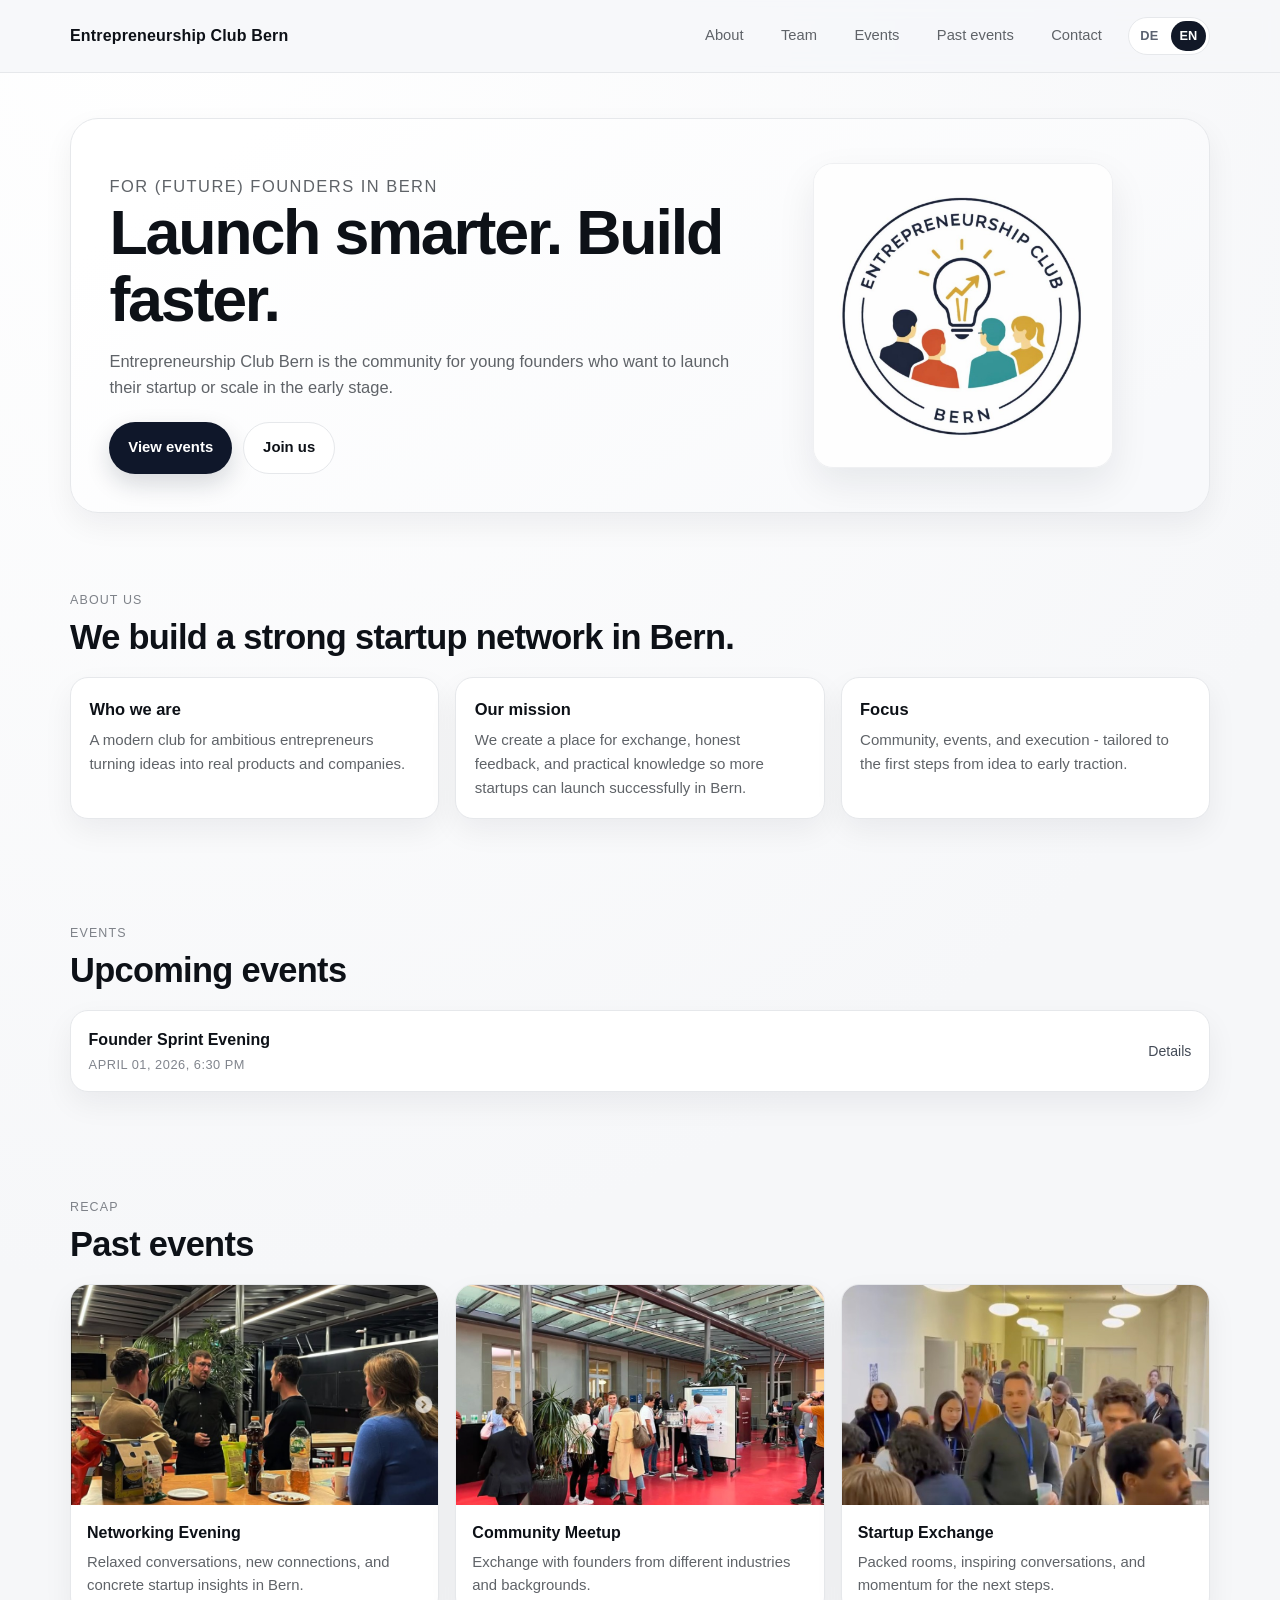
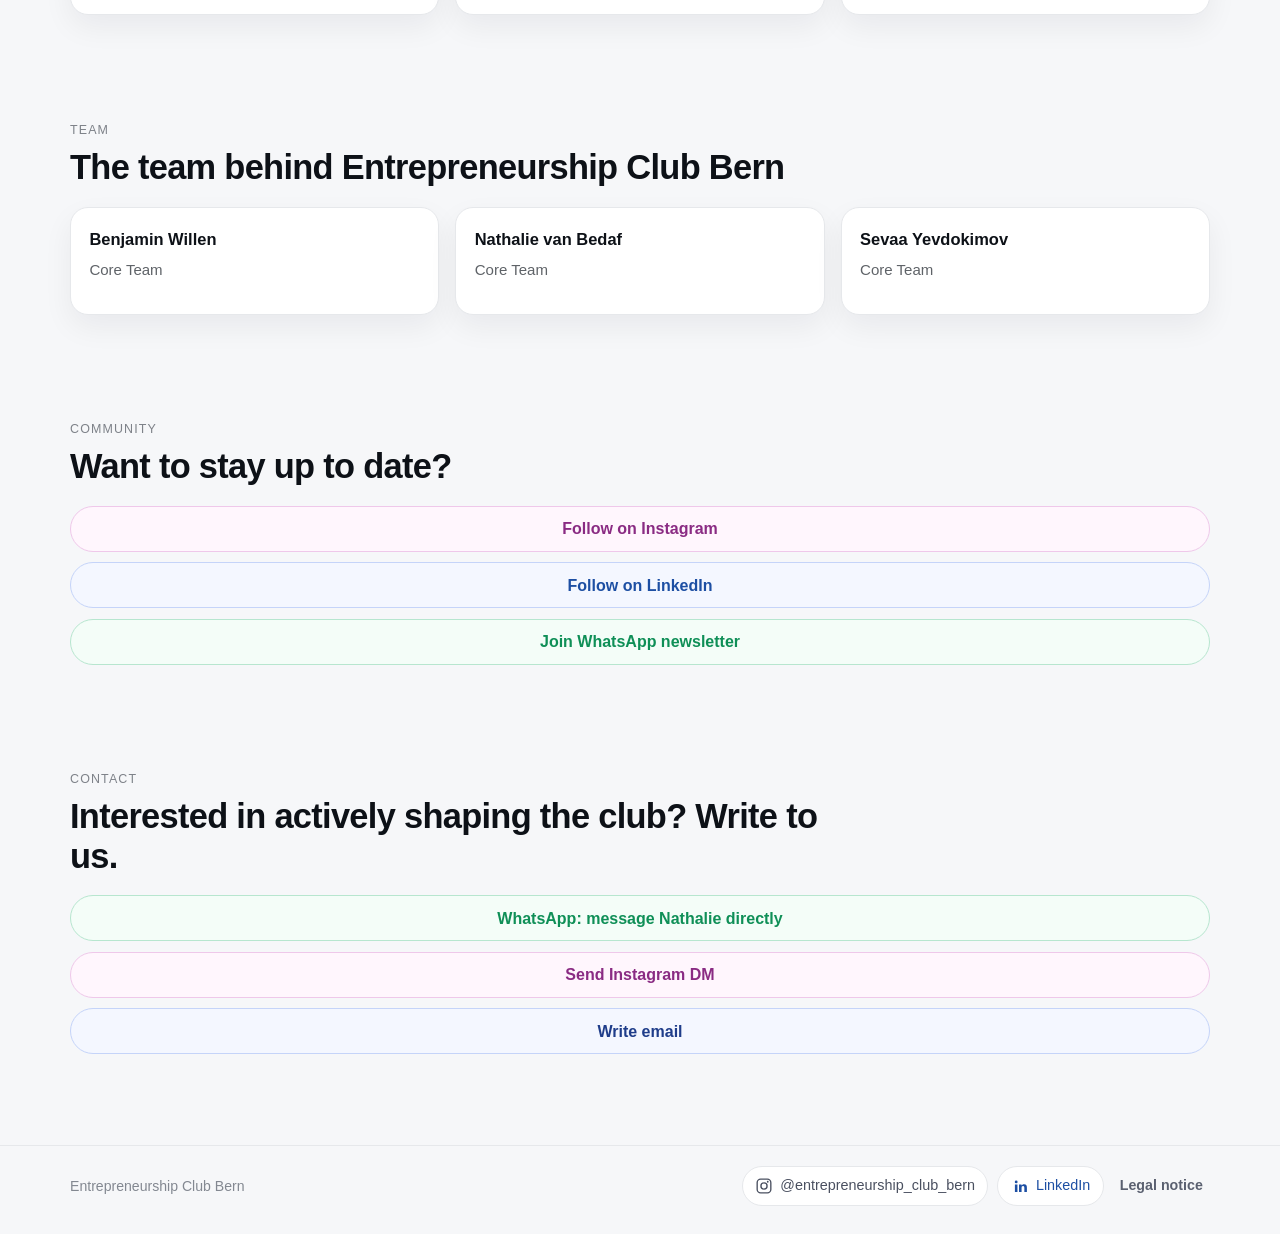
==== commit d5e968cf: "Correct spelling of Seva Yevdokimov to Sevaa Yevdokimov" ====
--- a/index.html
+++ b/index.html
@@ -158,7 +158,7 @@
             <p data-i18n="team.role">Core Team</p>
           </article>
           <article class="card">
-            <h3>Seva Yevdokimov</h3>
+            <h3>Sevaa Yevdokimov</h3>
             <p data-i18n="team.role">Core Team</p>
           </article>
         </div>
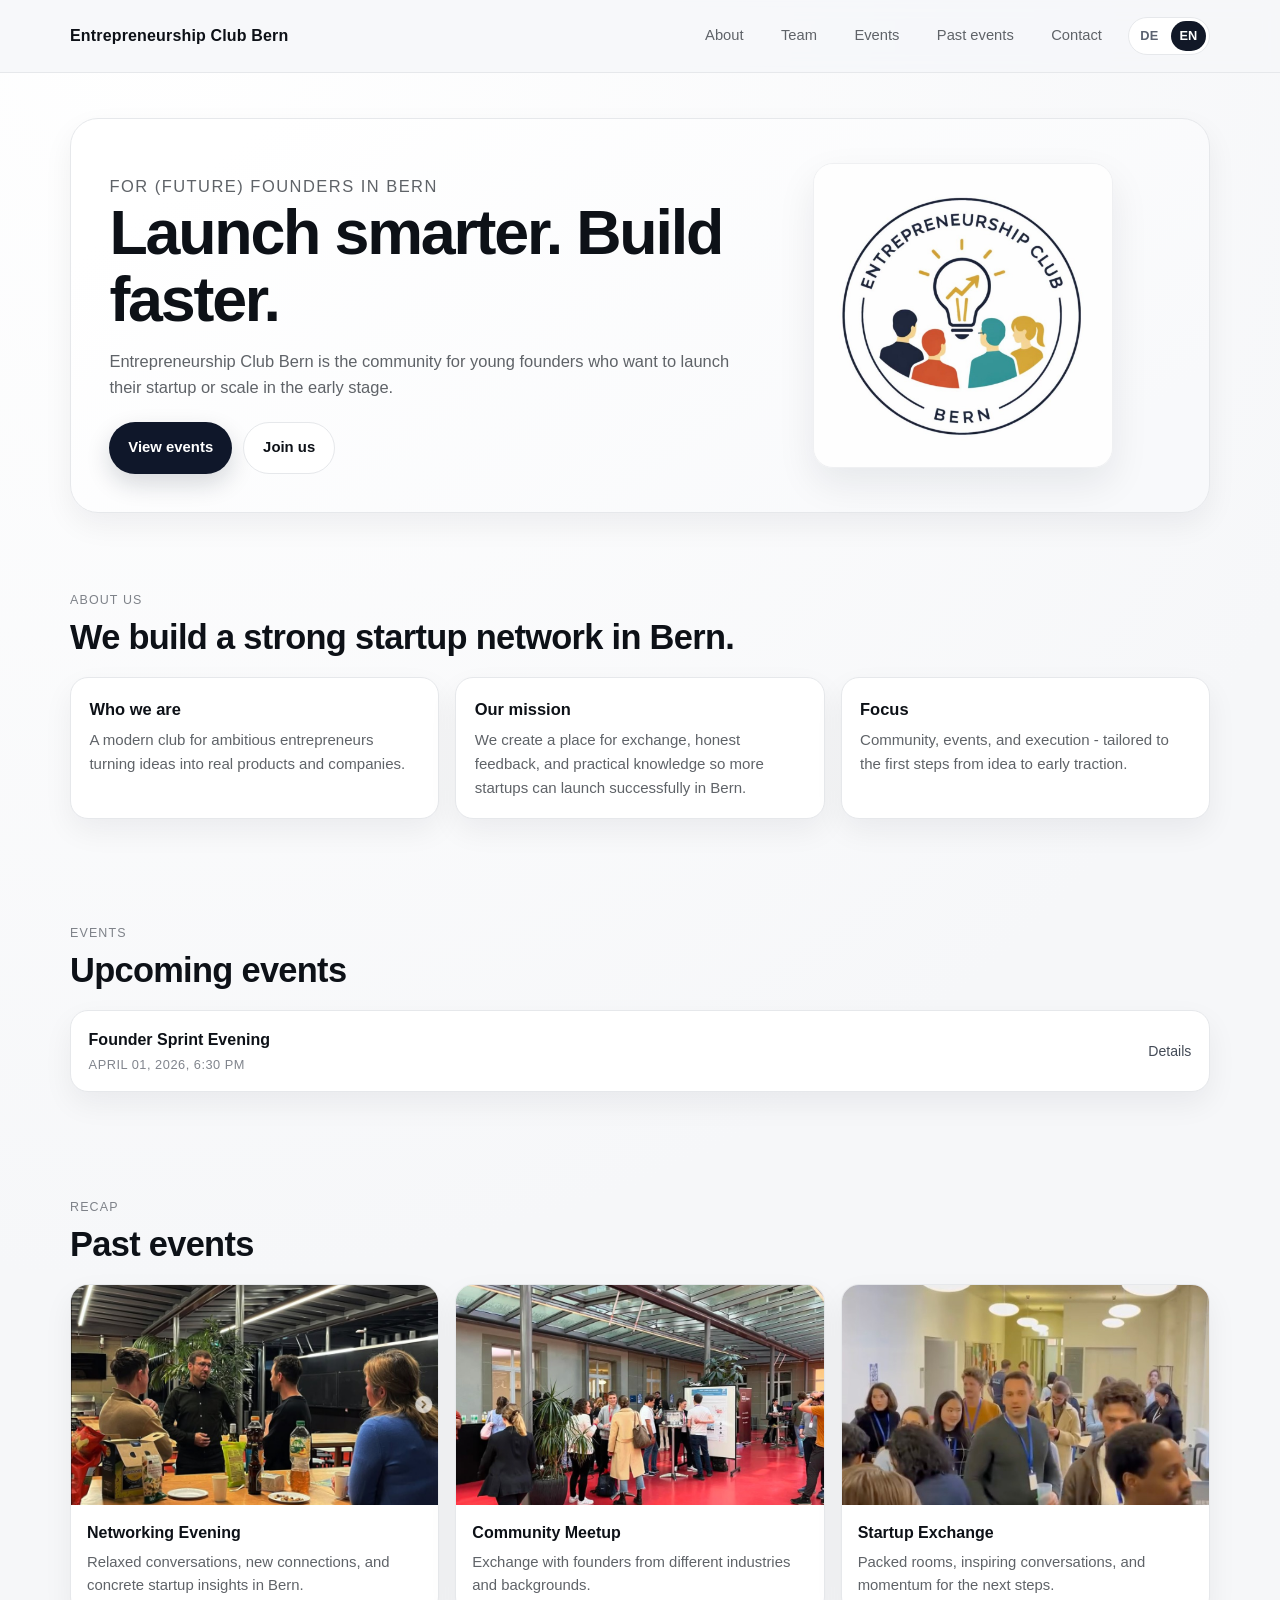
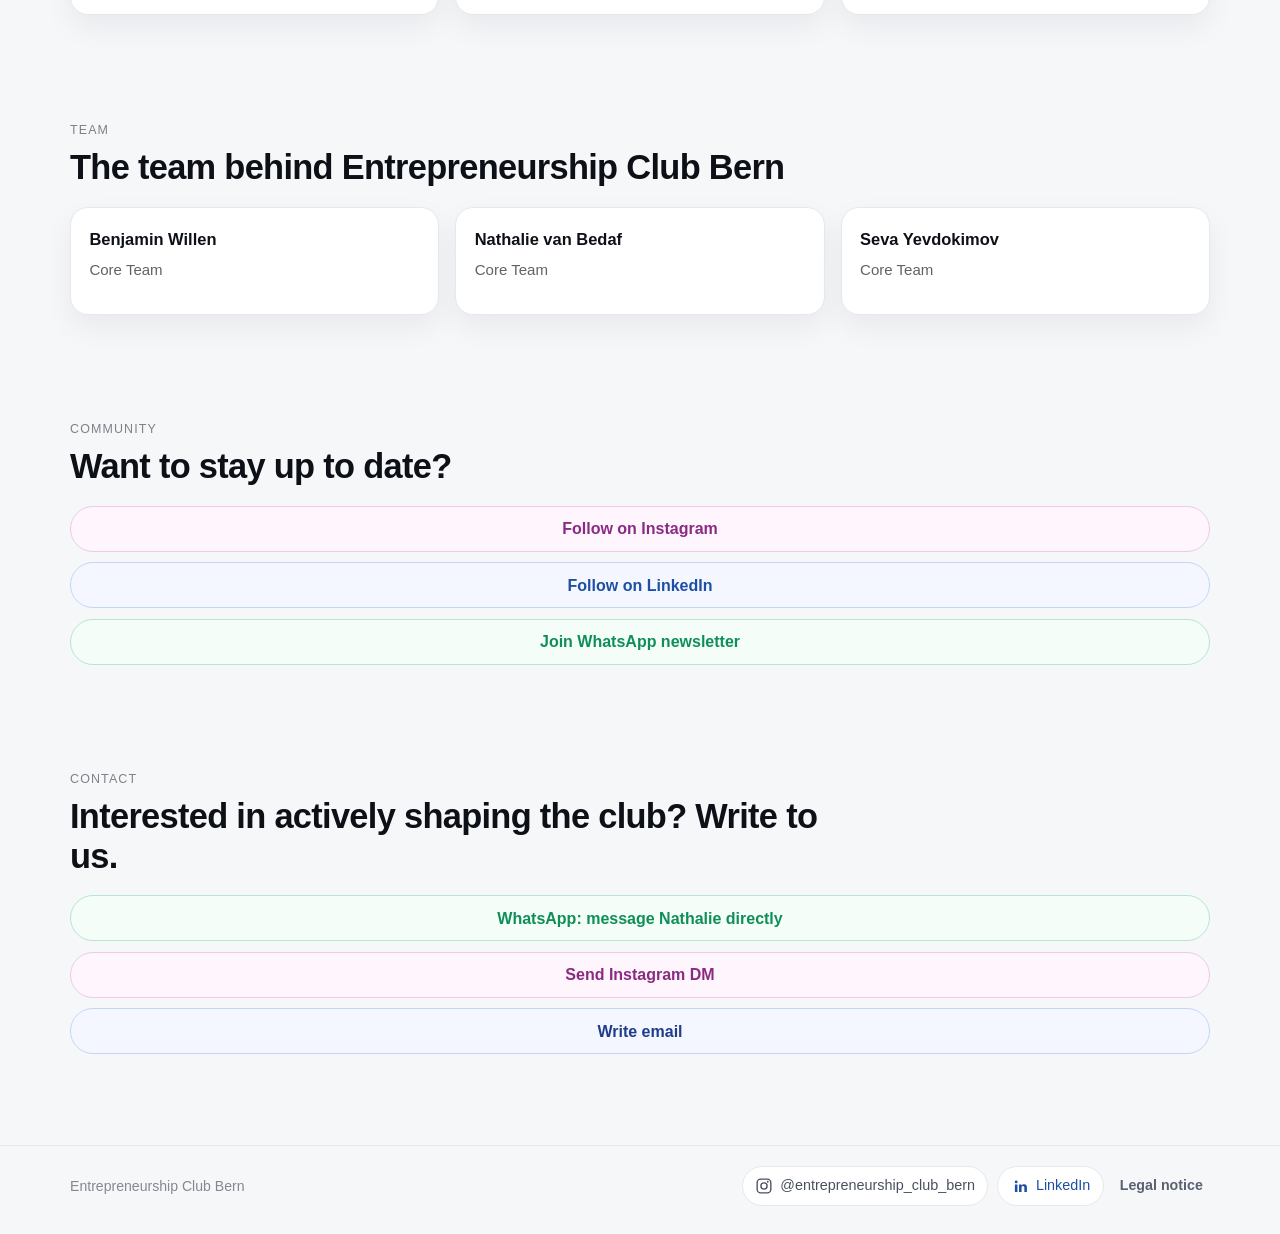
==== commit 320e5284: "Fix typo in team member's name" ====
--- a/index.html
+++ b/index.html
@@ -158,7 +158,7 @@
             <p data-i18n="team.role">Core Team</p>
           </article>
           <article class="card">
-            <h3>Sevaa Yevdokimov</h3>
+            <h3>Seva Yevdokimov</h3>
             <p data-i18n="team.role">Core Team</p>
           </article>
         </div>
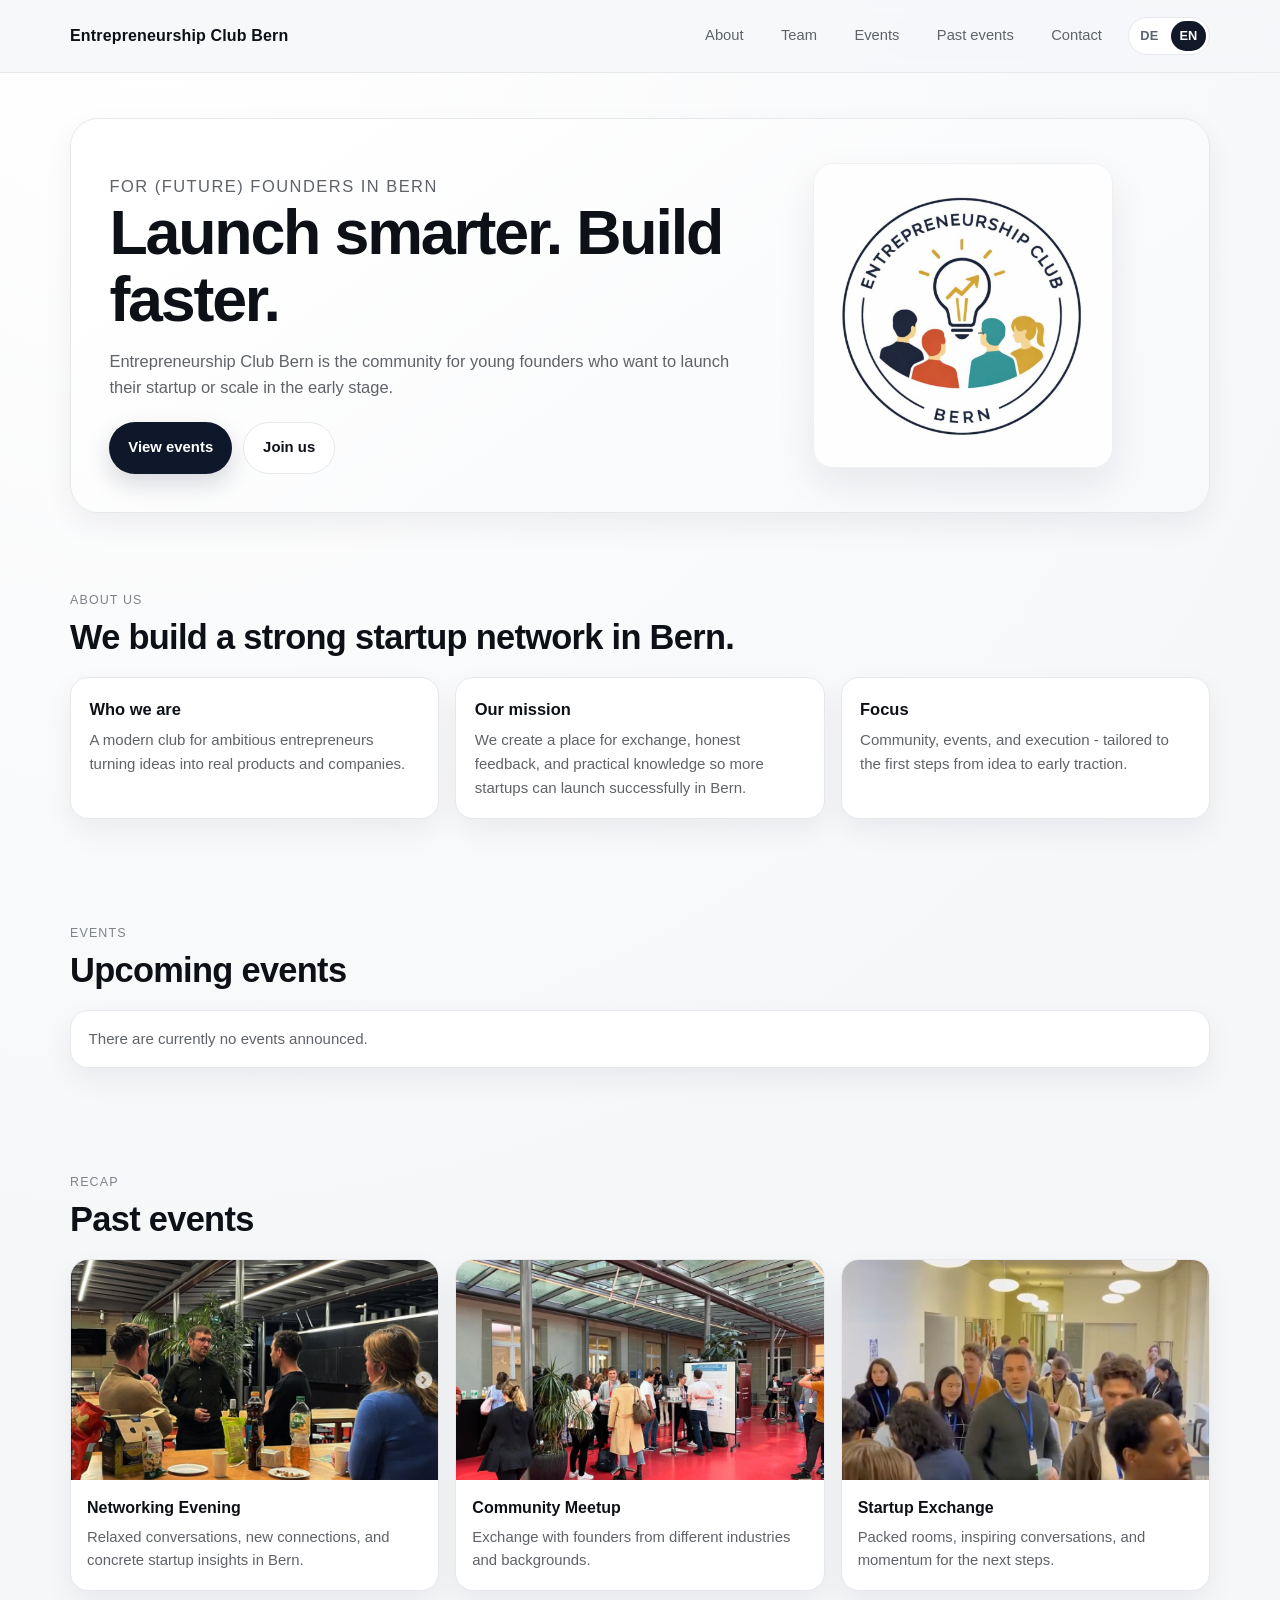
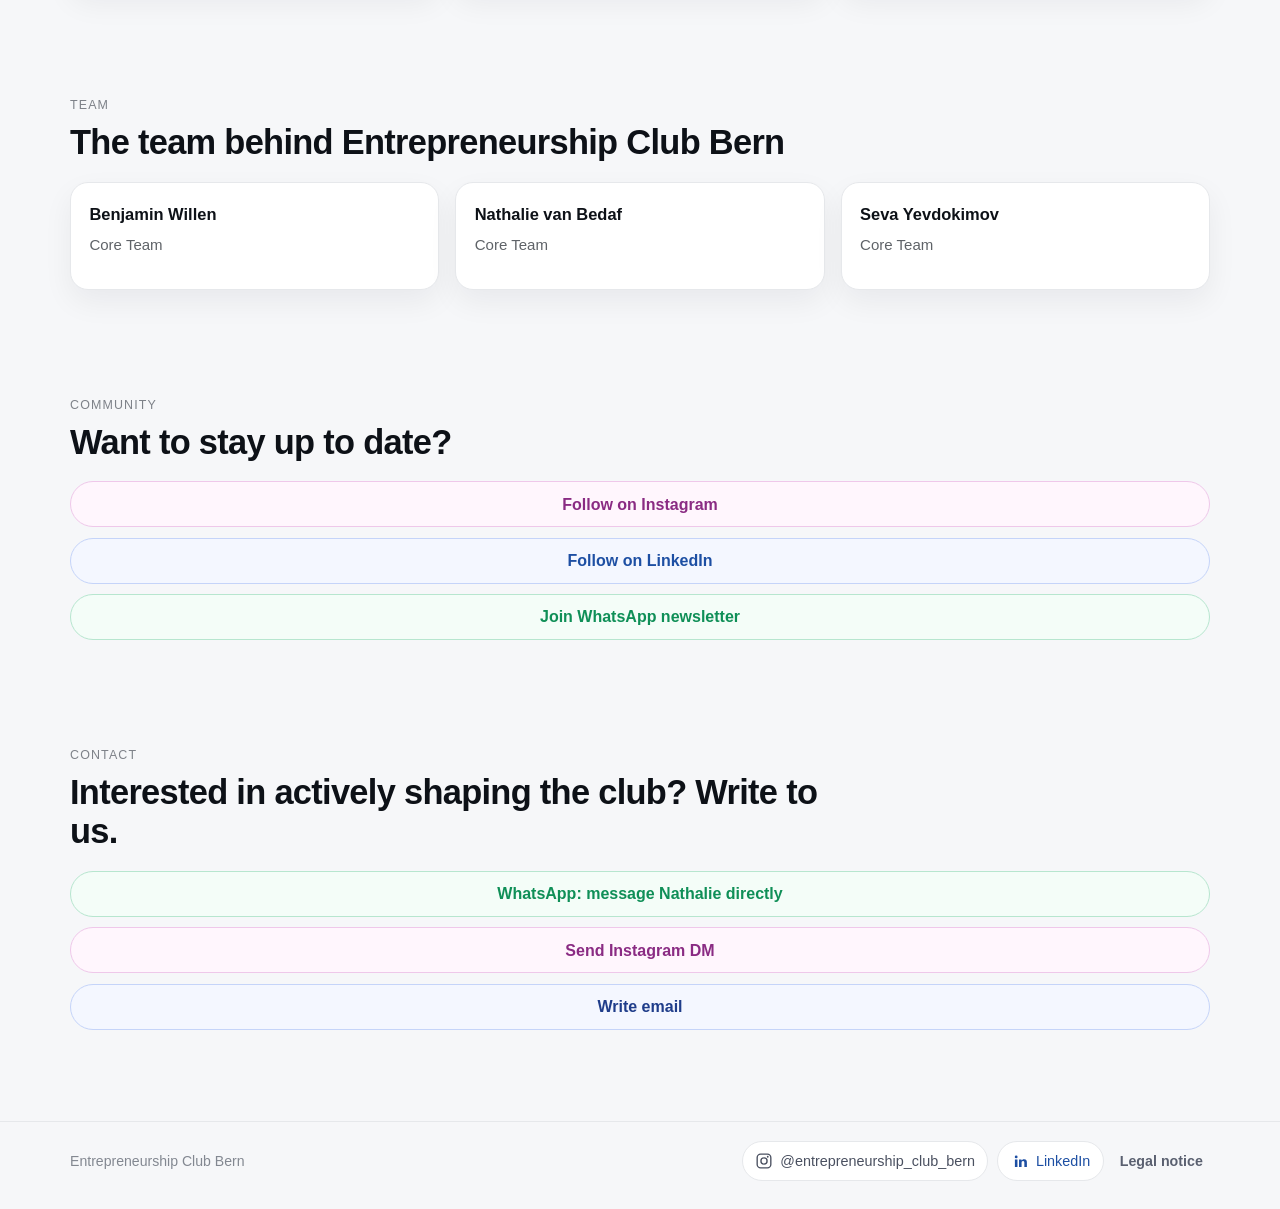
==== commit 99ebb7e7: "Remove specific event details and add empty state message Removed details of the 'Founder Sprint Eve" ====
--- a/index.html
+++ b/index.html
@@ -88,22 +88,9 @@
           <h2 data-i18n="events.title">Anstehende Events</h2>
         </div>
         <div class="event-list">
-          <details class="event-item">
-            <summary>
-              <span>
-                <strong data-i18n="events.e1Title">Founder Sprint Evening</strong>
-                <small data-i18n="events.e1Date">01. April 2026, 18:30 Uhr</small>
-              </span>
-              <em data-i18n="events.details">Details</em>
-            </summary>
-            <div class="event-content">
-              <p data-i18n="events.location1">Ort: Bern, genaue Location folgt</p>
-              <p data-i18n="events.e1Text">
-                Intensiver Abend für Gründerinnen und Gründer: ehrliches Feedback zu
-                Ideen, schnelle Mini-Pitches und Networking mit anderen Early-Stage Teams.
-              </p>
-            </div>
-          </details>
+          <p class="event-empty" data-i18n="events.empty">
+            Aktuell sind keine Events angekündigt.
+          </p>
         </div>
       </section>
 
@@ -316,12 +303,7 @@
           "team.role": "Core Team",
           "events.eyebrow": "Events",
           "events.title": "Anstehende Events",
-          "events.details": "Details",
-          "events.e1Title": "Founder Sprint Evening",
-          "events.e1Date": "01. April 2026, 18:30 Uhr",
-          "events.location1": "Ort: Bern, genaue Location folgt",
-          "events.e1Text":
-            "Intensiver Abend für Gründerinnen und Gründer: ehrliches Feedback zu Ideen, schnelle Mini-Pitches und Networking mit anderen Early-Stage Teams.",
+          "events.empty": "Aktuell sind keine Events angekündigt.",
           "pastEvents.eyebrow": "Recap",
           "pastEvents.title": "Vergangene Events",
           "pastEvents.item1Title": "Networking Evening",
@@ -393,12 +375,7 @@
           "team.role": "Core Team",
           "events.eyebrow": "Events",
           "events.title": "Upcoming events",
-          "events.details": "Details",
-          "events.e1Title": "Founder Sprint Evening",
-          "events.e1Date": "April 01, 2026, 6:30 PM",
-          "events.location1": "Location: Bern, exact location coming soon",
-          "events.e1Text":
-            "An intensive founder evening with honest idea feedback, quick mini-pitches, and networking with other early-stage teams.",
+          "events.empty": "There are currently no events announced.",
           "pastEvents.eyebrow": "Recap",
           "pastEvents.title": "Past events",
           "pastEvents.item1Title": "Networking Evening",
--- a/styles.css
+++ b/styles.css
@@ -248,6 +248,17 @@
   margin-top: 1.2rem;
 }
 
+.event-empty {
+  margin: 0;
+  padding: 1rem 1.1rem;
+  border: 1px solid var(--line);
+  border-radius: 18px;
+  background: var(--panel);
+  box-shadow: var(--shadow);
+  color: var(--muted);
+  font-size: 0.94rem;
+}
+
 .event-item {
   overflow: hidden;
 }
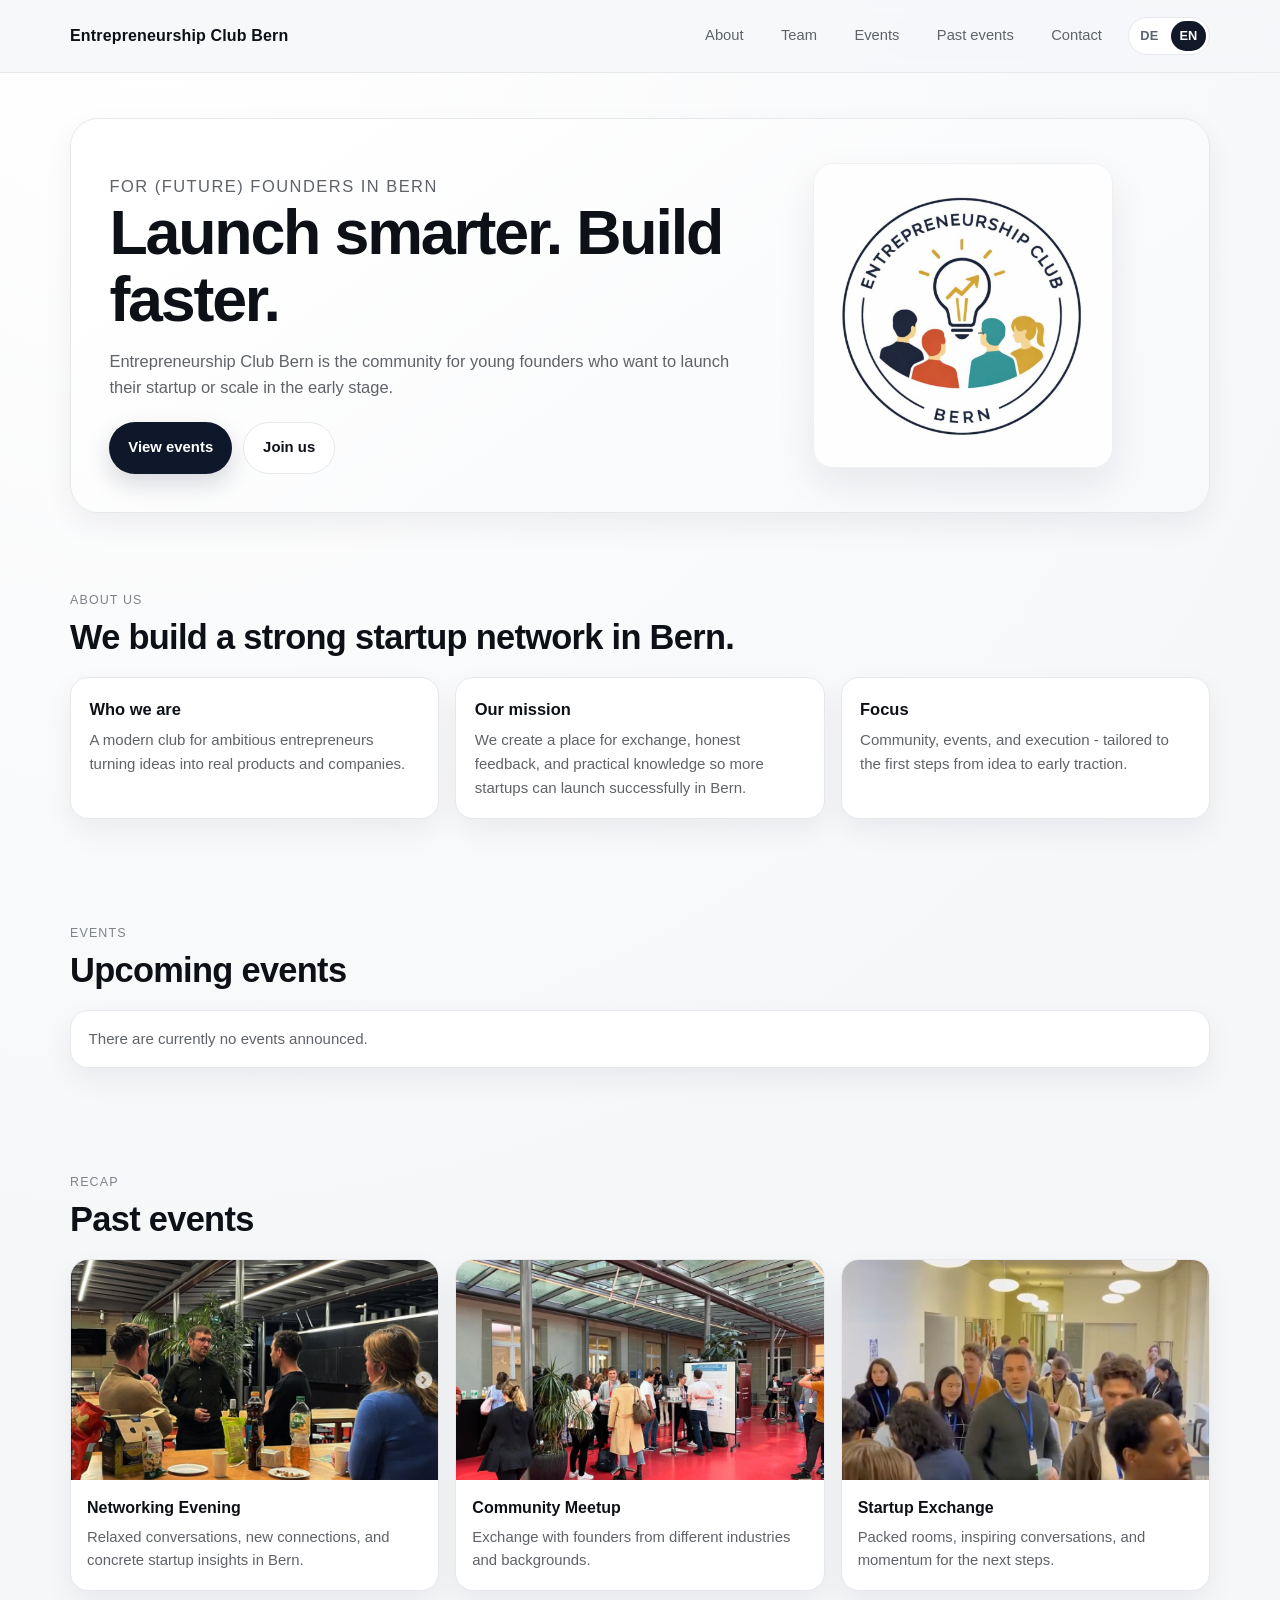
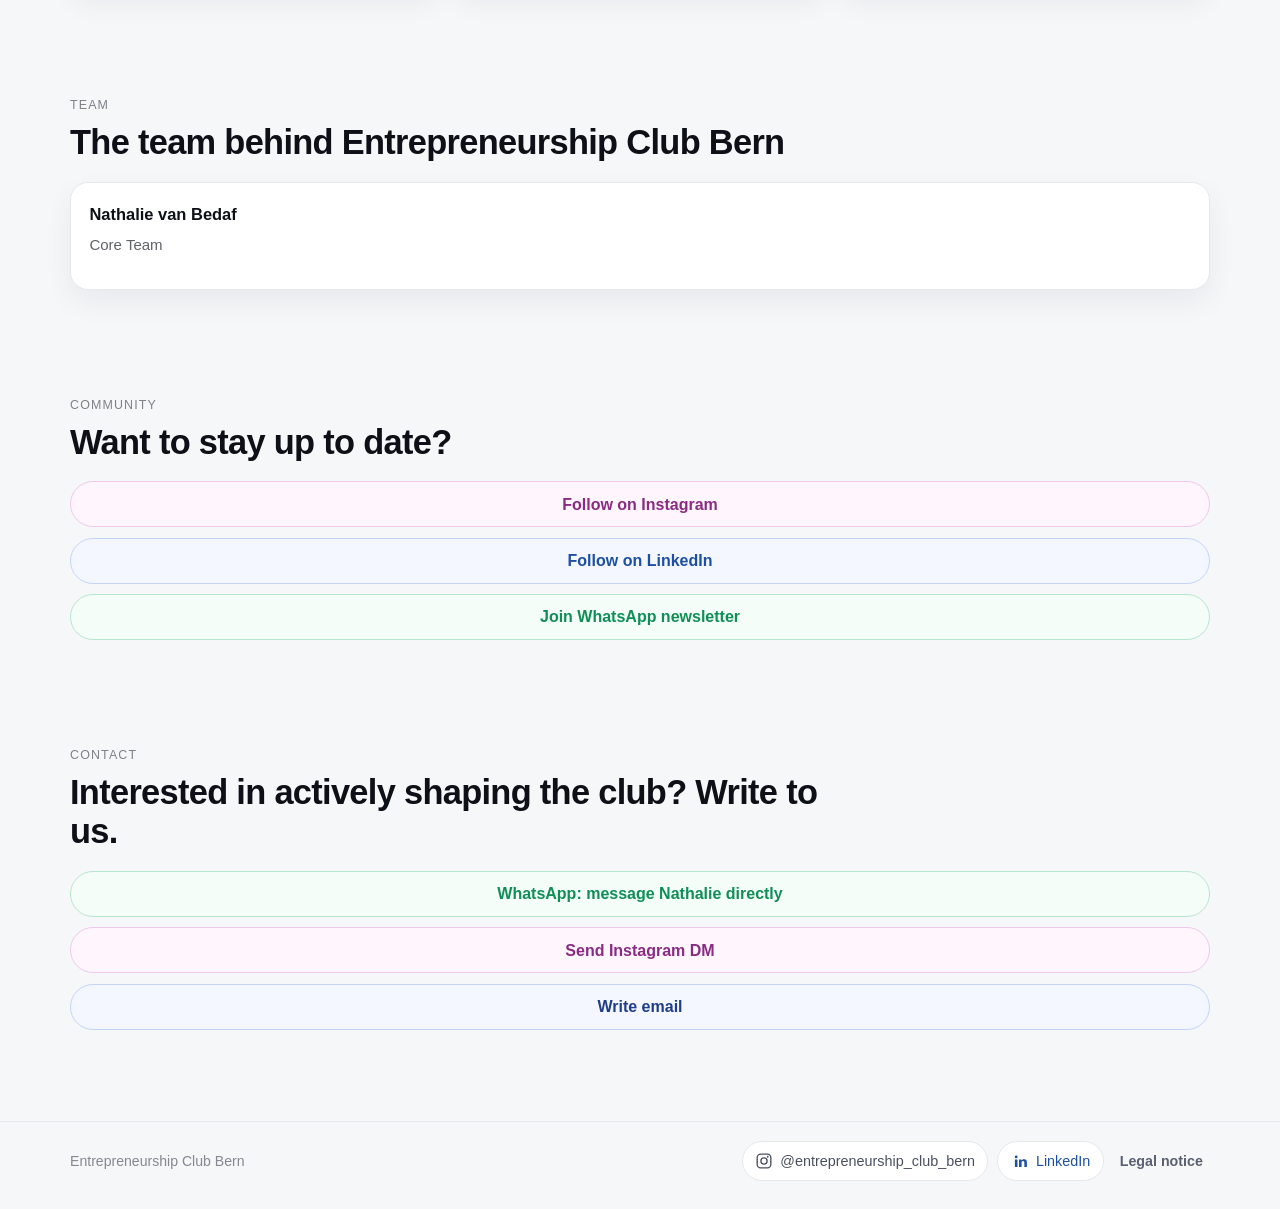
==== commit 63b7ed1e: "Remove team members from index.html Removed team member entries for Benjamin Willen and Seva Yevdoki" ====
--- a/index.html
+++ b/index.html
@@ -137,15 +137,7 @@
         </div>
         <div class="cards team-cards">
           <article class="card">
-            <h3>Benjamin Willen</h3>
-            <p data-i18n="team.role">Core Team</p>
-          </article>
-          <article class="card">
             <h3>Nathalie van Bedaf</h3>
-            <p data-i18n="team.role">Core Team</p>
-          </article>
-          <article class="card">
-            <h3>Seva Yevdokimov</h3>
             <p data-i18n="team.role">Core Team</p>
           </article>
         </div>
